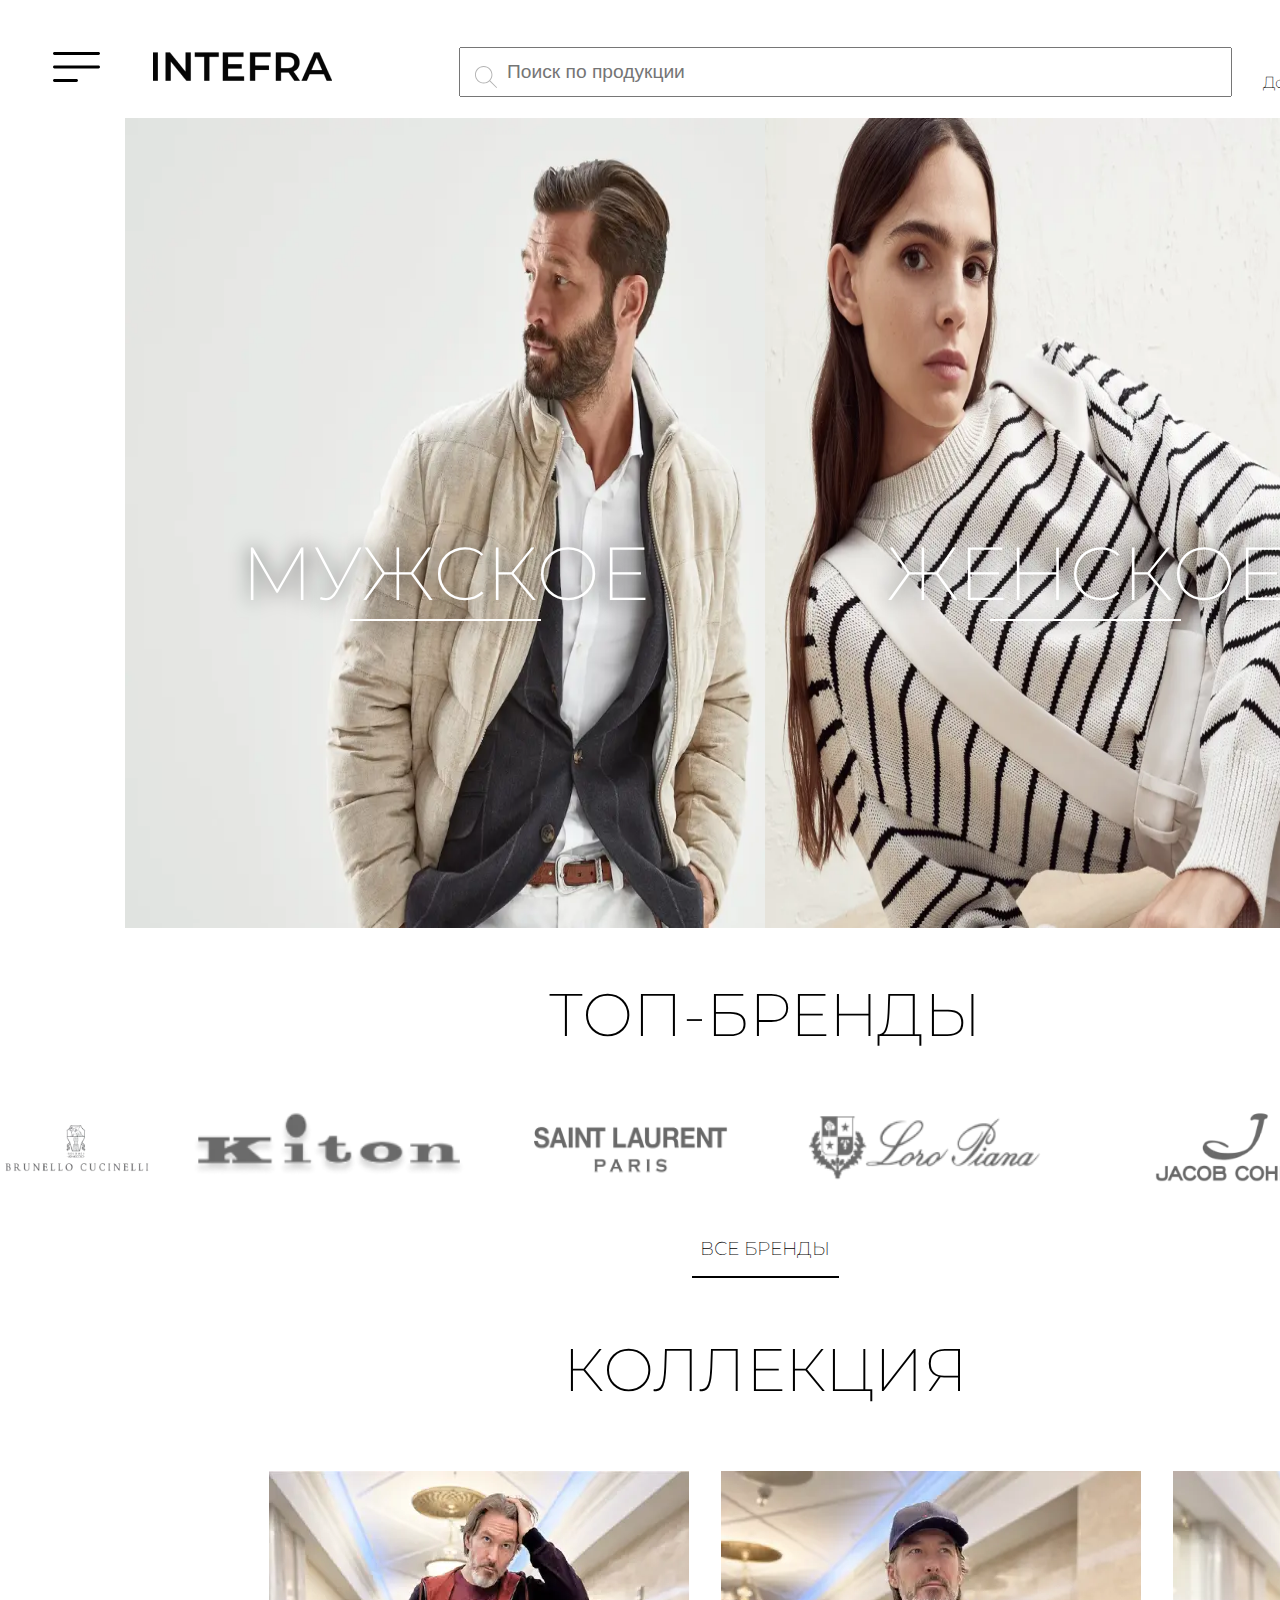
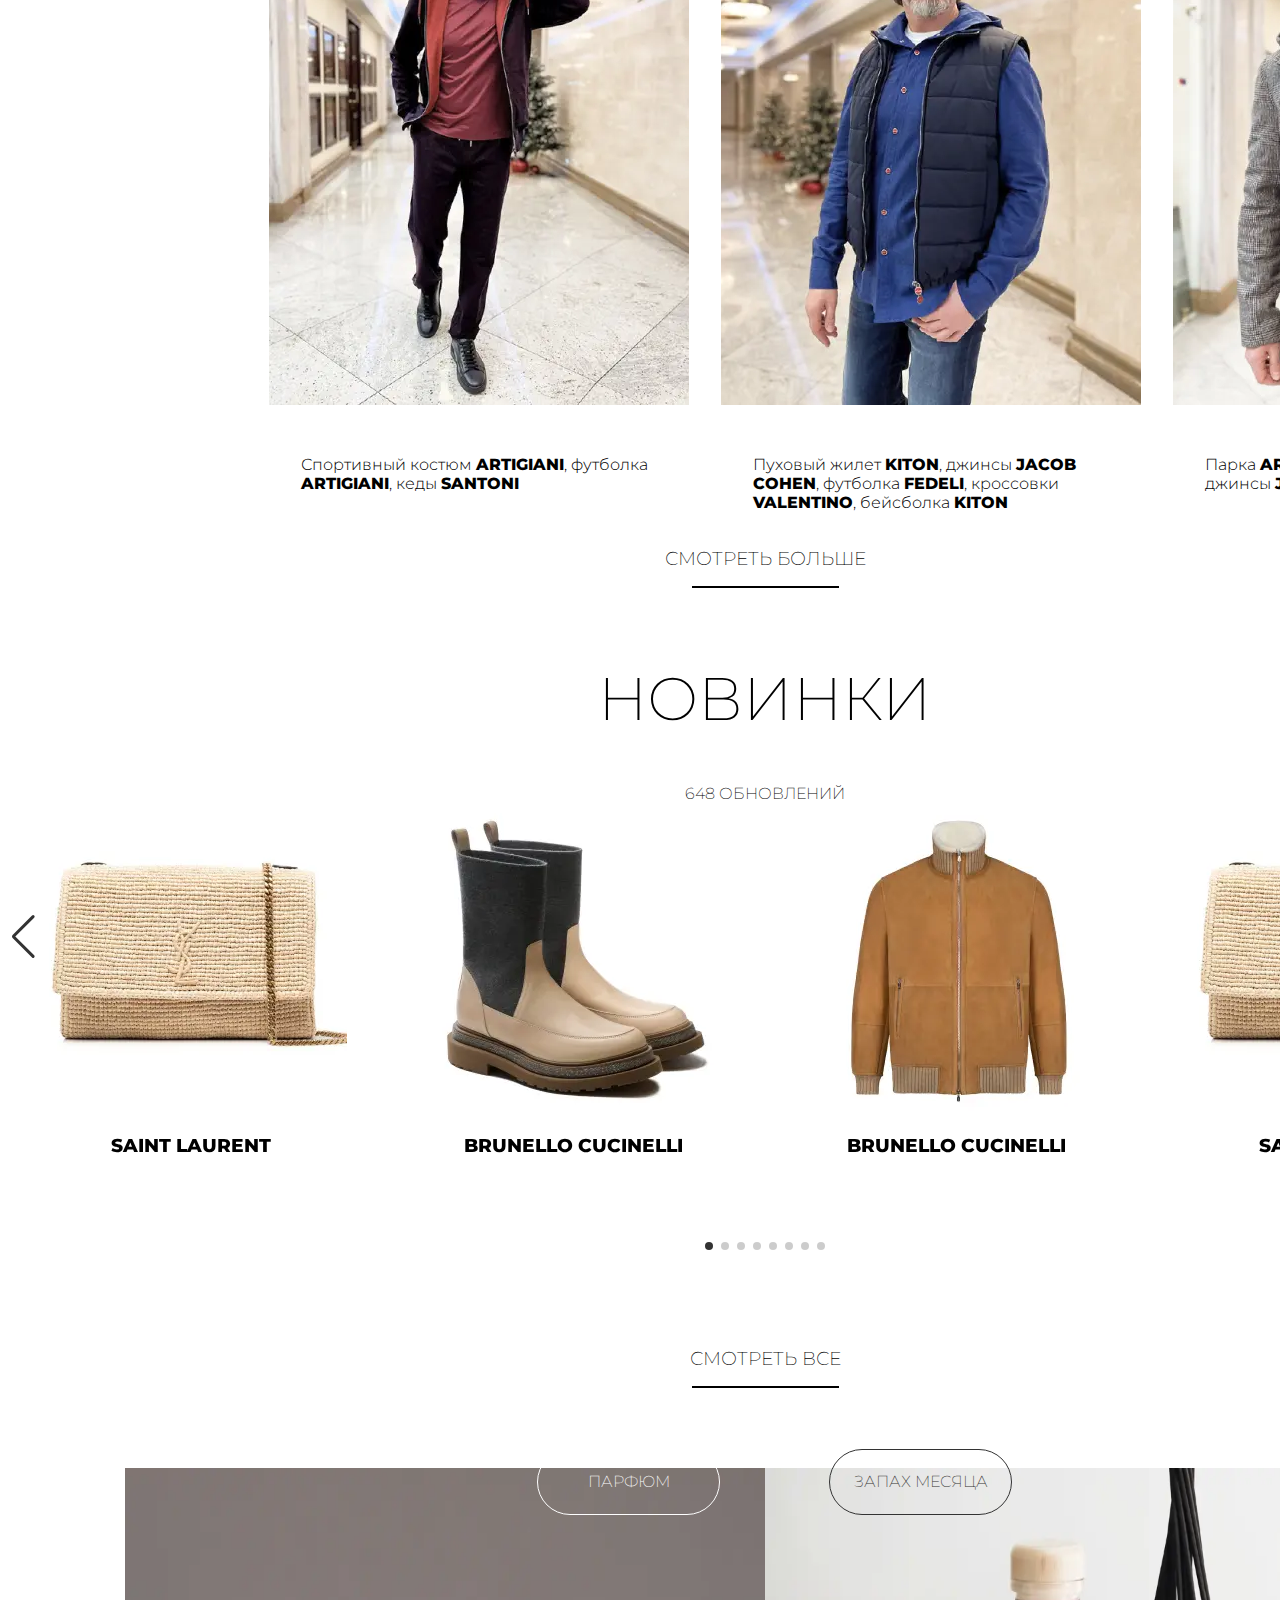
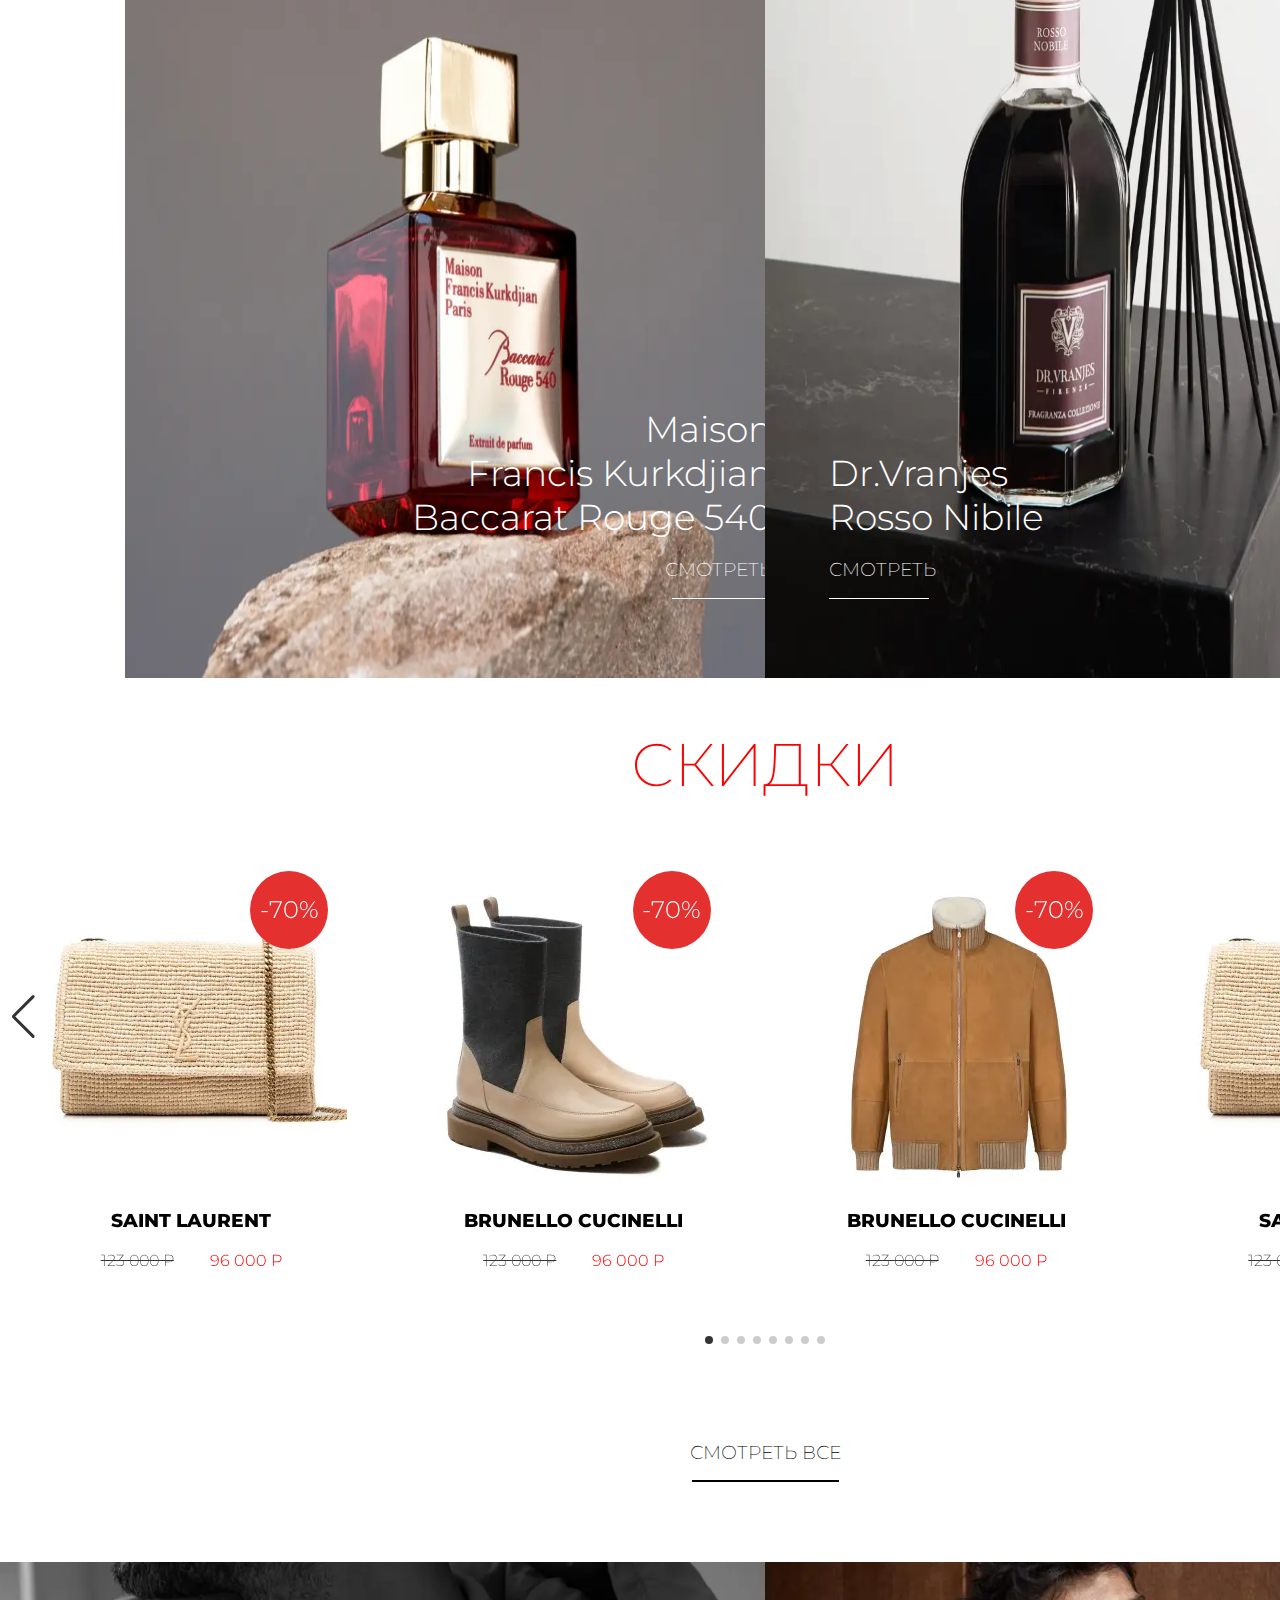
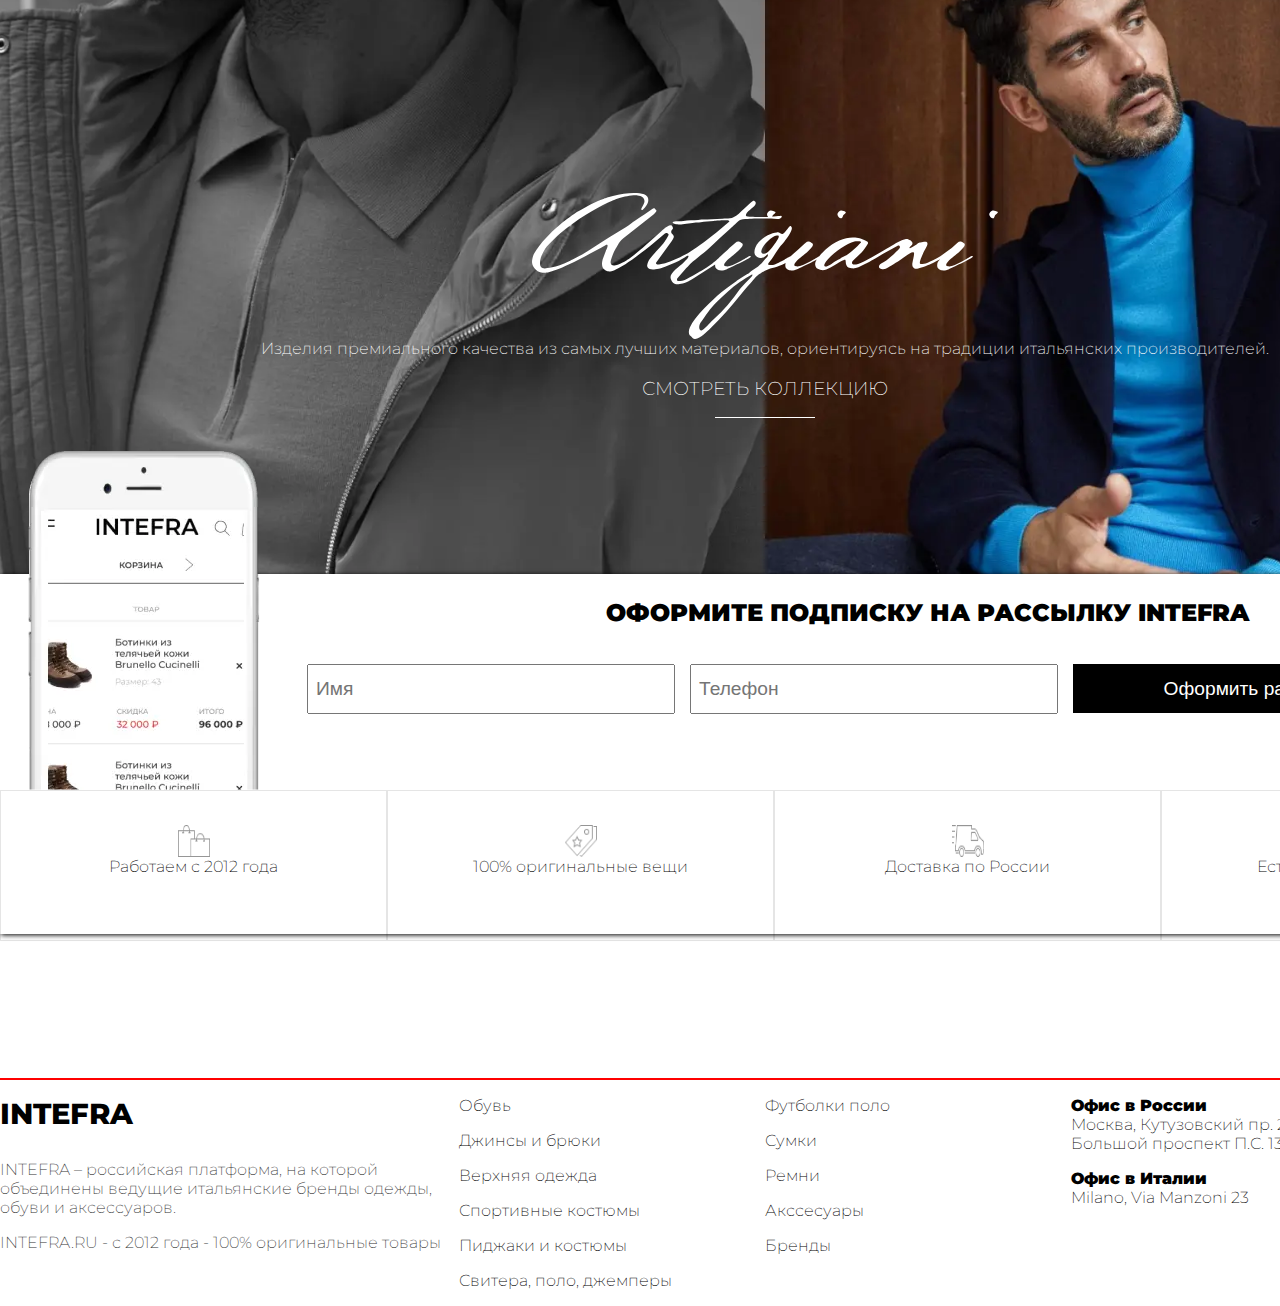
==== index.html @ ba072cfe "First commit" ====
<!DOCTYPE html>
<html lang="ru">

<head>
    <meta charset="UTF-8">
    <meta name="viewport" content="width=device-width, initial-scale=1.0">

    <!-- SEO & OpenGraph -->
    <title>Главная страница</title>
    <meta name="description" content="">
    <meta property="og:title" content="">
    <meta property="og:description" content="">
    <meta property="og:image" content="/img/og.jpg">
    <meta property="og:locale" content="ru_RU">
    <meta property="og:site_name" content="">



    <!-- Styles -->
    <link rel="stylesheet" href="/css/header.css">
    <link rel="stylesheet" href="/css/index.css">
    <link rel="stylesheet" href="/css/footer.css">
    <link rel="stylesheet" href="/css/swiper.min.css" />



</head>

<body>
    <div class="container">
        <!-- Header -->
        <header class="header">
            <div class="header__item"><img src="/img/menu.svg" alt="" class="header__icon"></div>
            <div class="header__item">
                <picture class="logo">
                    <source srcset="/img/webp/logo.webp" type="image/webp">
                    <img src="/img/logo.png" alt="">
                </picture>

            </div>
            <div class="header__item"><input type="text" class="search__input" placeholder="Поиск по продукции">
                <picture>
                    <img src="/img/search.svg" alt="" class="search_icon">
                </picture>
            </div>
            <div class="header__item">
                <picture class="logo">
                    <img src="/img/delivery-icon.svg" alt="" class="header__icon">
                </picture>
                
                <span class="icon__description">Доставка</span>
            </div>
            <div class="header__item">
                <picture>
                    <img src="/img/cart-icon.svg" alt="" class="header__icon">
                </picture>
                
                <span class="cart__counter">0</span><span class="icon__description">Корзина</span>
            </div>
        </header>
        <!-- End Header -->

        <!-- Main -->
        <div class="main">
            <div class="main__slider">
                <div class="slider">
                    <picture>
                        <source srcset="/img/webp/man.webp" type="image/webp">
                        <img src="/img/man.png" alt="">
                    </picture>
                    
                    <h2>Мужское <span class="underline"></span></h2>
                    
                    
                </div>
                <div class="slider">
                    <picture>
                        <source srcset="/img/webp/women.webp" type="image/webp">
                        <img src="/img/women.png" alt="">
                    </picture>
                    
                    <h2>Женское <span class="underline"></span></h2>
                    
                </div>
            </div>
            <div class="main__brands">
                <h2 class="article__name">ТОП-Бренды</h2>
                <div class="main__brands__items">
                    <picture>
                        <source srcset="/img/webp/brand1.webp" type="image/webp">
                        <img src="/img/brand1.png" alt="">
                    </picture>
                    
                    <picture>
                        <source srcset="/img/webp/brand2.webp" type="image/webp">
                        <img src="/img/brand2.png" alt="">
                    </picture>

                    <picture>
                        <source srcset="/img/webp/brand3.webp" type="image/webp">
                        <img src="/img/brand3.png" alt="">
                    </picture>

                    <picture>
                        <source srcset="/img/webp/brand4.webp" type="image/webp">
                        <img src="/img/brand4.png" alt="">
                    </picture>

                    <picture>
                        <source srcset="/img/webp/brand5.webp" type="image/webp">
                        <img src="/img/brand5.png" alt="">
                    </picture>

                    <picture>
                        <source srcset="/img/webp/brand6.webp" type="image/webp">
                        <img src="/img/brand6.png" alt="">
                    </picture>
                </div>
                <h3 class="article__subname">все бренды <br><span class="black_underline"></span></h3>

            </div>
            <div class="main__collection">
                <h2 class="article__name">коллекция</h2>
                <div class="collection">

                    <div class="collection__item">
                        <picture>
                            <source srcset="/img/webp/collection1.webp" type="image/webp">
                            <img src="/img/collection1.png" alt="">
                        </picture>
                        
                        <p>Спортивный костюм <span class="brand__link">Artigiani</span>,
                            футболка <span class="brand__link">Artigiani</span>,
                            кеды <span class="brand__link">Santoni</span></p>
                    </div>
                    <div class="collection__item">
                        <picture>
                            <source srcset="/img/webp/collection2.webp" type="image/webp">
                            <img src="/img/collection2.png" alt="">
                        </picture>
                        <p>Пуховый жилет <span class="brand__link">Kiton</span>,
                            джинсы <span class="brand__link">Jacob Cohen</span>,
                            футболка <span class="brand__link">Fedeli</span>,
                            кроссовки <span class="brand__link">Valentino</span>,
                            бейсболка <span class="brand__link">Kiton</span></p>
                    </div>
                    <div class="collection__item">
                        <picture>
                            <source srcset="/img/webp/collection3.webp" type="image/webp">
                            <img src="/img/collection3.png" alt="">
                        </picture>
                        <p>Парка <span class="brand__link">Artigiani</span>,
                            джемпер <span class="brand__link">Artigiani</span>,
                            джинсы <span class="brand__link">Jacob Cohen</span>,
                            челси <span class="brand__link">Santoni</span></p>
                    </div>
                </div>
                <h3 class="article__subname">смотреть больше <br><span class="black_underline"></span></h3>
            </div>
            <div class="main__new_items swiper1 swiper swiper-container">
                <h2 class="article__name">Новинки</h2>
                <h4 class="article__subname">648 обновлений</h4>
                <div class="new_items swiper-wrapper">
                    <div class="new_items__item swiper-slide">
                        <picture>
                            <source srcset="/img/webp/new1.webp" type="image/webp">
                            <img src="/img/new1.png" alt="">
                        </picture>
                        
                        <h3>Saint Laurent</h3>
                    </div>
                    <div class="new_items__item swiper-slide">
                        <picture>
                            <source srcset="/img/webp/new2.webp" type="image/webp">
                            <img src="/img/new2.png" alt="">
                        </picture>
                        <h3>BRUNELLO CUCINELLI</h3>
                    </div>
                    <div class="new_items__item swiper-slide">
                        <picture>
                            <source srcset="/img/webp/new3.webp" type="image/webp">
                            <img src="/img/new3.png" alt="">
                        </picture>
                        <h3>Brunello Cucinelli</h3>
                    </div>
                    <div class="new_items__item swiper-slide">
                        <picture>
                            <source srcset="/img/webp/new1.webp" type="image/webp">
                            <img src="/img/new1.png" alt="">
                        </picture>
                        <h3>Saint Laurent</h3>
                    </div>
                    <div class="new_items__item swiper-slide">
                        <picture>
                            <source srcset="/img/webp/new1.webp" type="image/webp">
                            <img src="/img/new1.png" alt="">
                        </picture>
                        
                        <h3>Saint Laurent</h3>
                    </div>
                    <div class="new_items__item swiper-slide">
                        <picture>
                            <source srcset="/img/webp/new2.webp" type="image/webp">
                            <img src="/img/new2.png" alt="">
                        </picture>
                        <h3>BRUNELLO CUCINELLI</h3>
                    </div>
                    <div class="new_items__item swiper-slide">
                        <picture>
                            <source srcset="/img/webp/new3.webp" type="image/webp">
                            <img src="/img/new3.png" alt="">
                        </picture>
                        <h3>Brunello Cucinelli</h3>
                    </div>
                    <div class="new_items__item swiper-slide">
                        <picture>
                            <source srcset="/img/webp/new1.webp" type="image/webp">
                            <img src="/img/new1.png" alt="">
                        </picture>
                        <h3>Saint Laurent</h3>
                    </div>
                    
                </div>
                

                <div class="swiper-pagination"></div>
                <div class="swiper-button-prev"></div>
                <div class="swiper-button-next"></div>

                


            </div>
            <h3 class="article__subname slider__subname">смотреть все <br><span class="black_underline"></span></h3>
            <div class="main__article">
                <div class="slider ">
                    <picture>
                        <source srcset="/img/webp/maison.webp" type="image/webp">
                        <img src="/img/maison.png" alt="">
                    </picture>
                    
                    <div class="slider__content left">
                        <span class="slider__content_h left">Парфюм</span>
                        <div class="slider__content__info">
                            <span class="slider__content__description">
                                Maison <br>
                                Francis Kurkdjian
                                Baccarat Rouge 540
                            </span>
                            <h3 class="article__subname">смотреть <br><span class="white_underline"></span></h3>
                        </div>
                        

                    </div>
                </div>
                <div class="slider">
                    <picture>
                        <source srcset="/img/webp/rosso.webp" type="image/webp">
                        <img src="/img/rosso.png" alt="">
                    </picture>
                    
                    <div class="slider__content right">
                        <span class="slider__content_h">Запах месяца</span>
                        <div class="slider__content__info">
                            <span class="slider__content__description">Dr.Vranjes
                                <br> Rosso Nibile
                            </span>
                            <h3 class="article__subname">смотреть <br><span class="white_underline"></span></h3>
                        </div>
                        
                    </div>
                </div>
            </div>

            <div class="main__new_items swiper2 swiper swiper-container">
                <h2 class="article__name red">Скидки</h2>
                <div class="new_items swiper-wrapper">
                    <div class="new_items__item swiper-slide">
                        <span class="item__sale">-70%</span><picture>
                            <source srcset="/img/webp/new1.webp" type="image/webp">
                            <img src="/img/new1.png" alt="">
                        </picture>
                        <h3>Saint Laurent</h3>
                        <div class="price">
                            <p class="old__price">123 000 P</p>
                            <p class="new__price">96 000 P</p>
                        </div>
                    </div>

                    <div class="new_items__item swiper-slide">
                        <span class="item__sale">-70%</span><picture>
                            <source srcset="/img/webp/new2.webp" type="image/webp">
                            <img src="/img/new2.png" alt="">
                        </picture>
                        <h3>BRUNELLO CUCINELLI</h3>
                        <div class="price">
                            <p class="old__price">123 000 P</p>
                            <p class="new__price">96 000 P</p>
                        </div>
                    </div>
                    <div class="new_items__item swiper-slide">
                        <span class="item__sale">-70%</span><picture>
                            <source srcset="/img/webp/new3.webp" type="image/webp">
                            <img src="/img/new3.png" alt="">
                        </picture>
                        <h3>Brunello Cucinelli</h3>
                        <div class="price">
                            <p class="old__price">123 000 P</p>
                            <p class="new__price">96 000 P</p>
                        </div>
                    </div>
                    <div class="new_items__item swiper-slide">
                        <span class="item__sale">-70%</span><picture>
                            <source srcset="/img/webp/new1.webp" type="image/webp">
                            <img src="/img/new1.png" alt="">
                        </picture>
                        <h3>Saint Laurent</h3>
                        <div class="price">
                            <p class="old__price">123 000 P</p>
                            <p class="new__price">96 000 P</p>
                        </div>
                    </div>
                    <div class="new_items__item swiper-slide">
                        <span class="item__sale">-70%</span><picture>
                            <source srcset="/img/webp/new1.webp" type="image/webp">
                            <img src="/img/new1.png" alt="">
                        </picture>
                        <h3>Saint Laurent</h3>
                        <div class="price">
                            <p class="old__price">123 000 P</p>
                            <p class="new__price">96 000 P</p>
                        </div>
                    </div>

                    <div class="new_items__item swiper-slide">
                        <span class="item__sale">-70%</span><picture>
                            <source srcset="/img/webp/new2.webp" type="image/webp">
                            <img src="/img/new2.png" alt="">
                        </picture>
                        <h3>BRUNELLO CUCINELLI</h3>
                        <div class="price">
                            <p class="old__price">123 000 P</p>
                            <p class="new__price">96 000 P</p>
                        </div>
                    </div>
                    <div class="new_items__item swiper-slide">
                        <span class="item__sale">-70%</span><picture>
                            <source srcset="/img/webp/new3.webp" type="image/webp">
                            <img src="/img/new3.png" alt="">
                        </picture>
                        <h3>Brunello Cucinelli</h3>
                        <div class="price">
                            <p class="old__price">123 000 P</p>
                            <p class="new__price">96 000 P</p>
                        </div>
                    </div>
                    <div class="new_items__item swiper-slide">
                        <span class="item__sale">-70%</span><picture>
                            <source srcset="/img/webp/new1.webp" type="image/webp">
                            <img src="/img/new1.png" alt="">
                        </picture>
                        <h3>Saint Laurent</h3>
                        <div class="price">
                            <p class="old__price">123 000 P</p>
                            <p class="new__price">96 000 P</p>
                        </div>
                    </div>
                </div>
                <div class="swiper-pagination2 swiper-pagination"></div>

                <!-- If we need navigation buttons -->
                <div class="swiper-button-prev2 swiper-button-prev"></div>
                <div class="swiper-button-next2 swiper-button-next"></div>

            </div>
            <h3 class="article__subname slider__subname">смотреть все <br><span class="black_underline"></span></h3>

            <div class="main__article">
                <div class="overlay">
                    <picture>
                        <source srcset="/img/webp/artigiani.webp" type="image/webp">
                        <img src="/img/artigiani.png" alt="">
                    </picture>

                </div>

                <div class="article_description">
                    <img src="/img/artigiani.svg" alt="">
                    <span>
                        Изделия премиального качества из самых лучших материалов, ориентируясь на традиции итальянских производителей.
                    </span>
                    <h3 class="article__subname">смотреть КОЛЛЕКЦИЮ <br><span class="white_underline"></span></h3>
                </div>
                <div class="order">
                    <div class="order__container">
                        <picture class="phone__picture">
                            <source srcset="/img/webp/phone.webp" type="image/webp">
                            <img src="/img/phone.png" alt="">
                        </picture>
                        
                        <form action="#" class="order__form">
                            <h3 class="article__name form__name">Оформите подписку на рассылку intefra</h3>
                            <div class="input__items">
                                <input type="text" class="form__input" placeholder="Имя">
                                <input type="text" class="form__input" placeholder="Телефон">
                                <input type="button" name="submit__form" href="#" class="form__input form__button" value="Оформить рассылку">
                            </div>
                            
                        </form>
                        <div class="order__info">
                            <div class="order__info__item">
                                <picture>
                                    <source srcset="/img/webp/package.webp" type="image/webp">
                                    <img src="/img/package.png" alt="">
                                </picture>

                                <span>Работаем с 2012 года</span>
    
                            </div>
                            <div class="order__info__item">

                                <picture >
                                    <source srcset="/img/webp/original.webp" type="image/webp">
                                    <img src="/img/original.png" alt="">
                                </picture>
                                <span>100% оригинальные вещи</span>
                            </div>
                            <div class="order__info__item">

                                <picture >
                                    <source srcset="/img/webp/delivery.webp" type="image/webp">
                                    <img src="/img/delivery.png" alt="">
                                </picture>
                                <span>Доставка по России</span>
                            </div>
                            <div class="order__info__item">
                                <picture >
                                    <source srcset="/img/webp/sold.webp" type="image/webp">
                                    <img src="/img/sold.png" alt="">
                                </picture>
                                <span>Есть услуга "Примерки"</span>
                            </div>
    
    
    
                        </div>
                    </div>

                </div>
                

            </div>
        </div>
        <!-- End Main -->

        <!-- Footer -->
        <footer class="footer">
            <div class="footer__col">
                <h3 class="footer__logo">INTEFRA</h3>
                <p class="grey_text">
                    INTEFRA – российская платформа, на которой объединены ведущие
                    итальянские бренды одежды, обуви и аксессуаров.
                </p>
                <p class="grey_text">
                    INTEFRA.RU - с 2012 года - 100% оригинальные товары
                </p>
            </div>
            <div class="footer__col">
                <nav class="categories">
                    <li class="categories__item">Обувь</li>
                    <li class="categories__item">Футболки поло</li>
                    <li class="categories__item">Джинсы и брюки</li>
                    <li class="categories__item">Сумки</li>
                    <li class="categories__item">Верхняя одежда</li>
                    <li class="categories__item">Ремни</li>
                    <li class="categories__item">Спортивные костюмы</li>
                    <li class="categories__item">Акссесуары</li>
                    <li class="categories__item">Пиджаки и костюмы</li>
                    <li class="categories__item">Бренды</li>
                    <li class="categories__item">Свитера, поло, джемперы</li>
                </nav>
            </div>
            <div class="footer__col">
                <div class="adress_block">
                    <p class="adress">
                        <span>Офис в России</span> <br> Москва,
                        Кутузовский пр. 2 Санкт-Петербург, Большой проспект П.С. 13
                    </p>
                    <img src="/img/map-icon.svg" alt="" class="map__icon">
                </div>

                <div class="adress_block">
                    <p class="adress">
                        <span>Офис в Италии</span><br> Milano, Via Manzoni 23
                    </p>
                    <img src="/img/map-icon.svg" alt="" class="map__icon">
                </div>
            </div>
        </footer>


        <!-- End Footer -->
    </div>


    <!-- Scripts -->
    <script src="/js/swiper.js"></script>
    <script src="/js/app.js"></script>

</body>

</html>
---- css/header.css ----
header{
    display: grid;
    grid-template-columns: 10% 20% auto 10% 10%;
    grid-template-rows: 102px;
    width: 1530px;
    margin: auto;
    margin-top: 1rem;
}
.header__item{
    display: block;
    margin-top: auto;
    margin-bottom: auto;
}
.header__item *{
    height: auto;
    display: block;
}
.search__input{
    width: 100%;
    font-size: 1.2rem;
    font-weight: lighter;
    height: 44px;
    text-indent: 44px;
    margin-top: 0px;
}
.search_icon{
    width: 22px;
    height: 22px;
    position: relative;
    margin-top: -31px;
    margin-left: 16px;
}
.header__icon{
    width: auto;
    height: 30px;
    margin: auto;
}
.icon__description{
    margin: auto;
    text-align: center;
    font-weight: 100;
}
.logo{
    height: 30px;
    width: auto;
    margin: auto;

}
.cart__counter{
    position: relative;
    margin-top: -14px;
    margin-left: 80px;
    background-color: red;
    width: 17px;
    height: 17px;
    font-size: 14px;
    color: white;
    border-radius: 50%;
    text-align: center;
    font-weight: 150;
}
---- css/index.css ----
@font-face {
    font-family: 'Montserrat';
    src: url('../fonts/Montserrat/Montserrat-Black.ttf');
    font-weight: 200;
    font-style: normal;

}
@font-face {
    font-family: 'Montserrat';
    src: url('../fonts/Montserrat/Montserrat-ExtraLight.ttf');
    font-weight: 100;
    font-style: normal;

}
@font-face {
    font-family: 'Montserrat';
    src: url('../fonts/Montserrat/Montserrat-ExtraBold.ttf');
    font-weight: 300;
    font-style: normal;

}

@font-face {
    font-family: 'Montserrat';
    src: url('../fonts/Montserrat/Montserrat-Bold.ttf');
    font-weight: 250;
    font-style: normal;

}

@font-face {
    font-family: 'Montserrat';
    src: url('../fonts/Montserrat/Montserrat-Light.ttf');
    font-weight: 150;
    font-style: normal;

}



body, html{
    margin: 0;
    padding: 0;
    width: 100vw;
    font-family: "Montserrat", "Arial", sans-serif;
    font-weight: 150;
}


.main__slider, .main__article{
    display: grid;
    grid-template-columns: 50% 50%;
    grid-template-rows: 90vh;
    position: relative;
}


.container{
    width:1530px;
    margin: auto;
}
.slider{
    position: absolute;
    width: 50vw;
    height: 100%;

}
.slider:first-child{
    right: 50%;

}
.slider:last-child{
    left: 50%
}

.slider picture img{
    width: 100%;
    height: 90vh;
}


.slider h2{
    color: white;
    font-size: 75px;
    font-family: "Montserrat", "Arial", sans-serif;
    display: block;
    margin-top: -45vh;
    text-transform: uppercase;
    font-weight: 100;
    letter-spacing: 0em;
    text-align: center;
    text-shadow: 1px 1px 20px black;
    
}


.underline{
    display: block;
    border-bottom-style: solid;
    border-color: white;
    border-bottom-width: 2px;
    width: 191px;
    position: relative;
    margin: auto;
    box-shadow: 1px 1px 20px black;
}

.black_underline, .white_underline{
    padding-top: 14px;
    display: inline-block;
    border-bottom-style: solid;
    border-color: black;
    border-bottom-width: 2px;
    width: 147px;
    position: relative;
    margin: auto;

}
.white_underline{
    border-color: white;
    border-bottom-width: 1px;
    width: 100px;
}

.slider hr{
    color: white;
    z-index: 1;
}

.main__brands{

    margin: auto;
}


.main__brands__items{
    display: grid;
    grid-template-columns: repeat(6, auto);
    
    margin: auto;
}

.main__brands__items picture img{
    width: 80%;
    height: 80%;
    border-right: 1px solid gray;
    margin: auto;
}
.main__brands__items picture img:last-child{
    border-right: none;
}

.article__name{
    text-align: center;
    text-transform: uppercase;
    font-weight: lighter;
    font-size: 60px;
}
.article__subname{
    text-align: center;
    text-transform: uppercase;
    font-weight: 100;

}

.collection{
    display: grid;
    grid-template-columns: repeat(3, auto);
    width: 80vw;
    margin: auto;
}
.collection__item{
    padding: 1rem;
}
.collection__item picture img{
    
    margin: auto;
    display: block;
    
}
.collection__item p{
    
    margin: auto;
    padding: 0 2rem;
    display: block;
    margin-top: 50px;
    
}
.new_items{
    display: grid;
    grid-template-columns: repeat(4, auto);
    width: 80vw;
    margin: auto;
    margin-bottom: 86px;
    margin-top: 70px;
}
.new_items__item{
    display: flex;
    flex-direction: column;
    justify-content: center;
    
}
.new_items__item picture{
    margin-top: -70px;
    display: flex;
    flex-direction: column;
    justify-content: center;
    

}
.new_items__item picture img{
    
    margin: auto;
    height: 312px;
    
}
.new_items__item h3{
    text-transform: uppercase;
    text-align: center;
}

.button__container{
    margin: auto;
    width: 100%;
}
.link__button{
    text-align: center;
    text-transform: uppercase;
    margin: auto;
    
}

.price{
    width:100%;
    text-align: center;
    
}
.old__price{
    text-decoration: line-through;
    display: inline;
    margin-right: 2rem;
    color: #333333;
    font-weight: 100;
}

.new__price{
    color: red;
    display: inline;
}


.overlay{

    display: block;
    grid-column: span 2;
    position: absolute;
    margin: 0;
    padding: 0;
    width: 104%;
    left: -2%;


}

.overlay picture img{
    width: 100%;
}
.order{
    display: block;
    position: absolute;
    margin: auto;

    margin-top: 40%;
    
   
}

.order__container{
    display: grid;
    grid-template-columns: 20% auto;
    grid-column: span 2;
    width: 100%;
    background-color: white;
    margin: auto;
    
    height: 40vh;
    box-shadow: 1px 1px 5px;
    


}
.order__form{
    height: 5rem;

}
.input__items{
    display: flex;
    flex-direction: row;
    justify-content: end;
    margin-right: 100px;
    margin-top: 37px;
    
}

.phone__picture img{
    display: block;
    margin-top: -40%;

}
.form__input{
    font-size: 1.3rem;


    font-size: 1.2rem;
    font-weight: lighter;
    height: 44px;
    text-indent: 5px;
    margin-top: 0px;
    margin-right: 15px;
    width: 360px;
}

/* .form__button, .form__button:link, .form__button:visited, .form__button:hover{
    display: inline-block;
    background-color: black;
    color: white;
    text-decoration: none;
    height: 3rem;
    padding: 0%;
    text-align: justify;
} */
.form__button{
    display: inline-block;
    background-color: black;
    color: white;
    text-decoration: none;
    height: 49px;
    border-style: none;
}

.form__name{
    font-size: 24px;
    font-weight: 200;
}
.order__info{
    grid-column: span 2;
    display: flex;
    width: 100%;
    flex-direction: row;
    justify-content: center;
    
    margin: auto;
    margin-bottom: 0;
    height: 151px;
}

.order__info__item{
    border-style: solid;
    border-width: 1px;
    border-color: rgba(0,0,0,0.1);
    width: 25%;
}
.order__info__item picture img{
    width: 2rem;
    height: 2rem;
    display: block;
    margin: auto;
    margin-top: 34px;
}
.order__info__item span{
    display: block;
    margin: auto; 
    text-align: center;
    margin-bottom: 0; 
    font-weight: 100;
}


.brand__link{
    text-transform: uppercase;
    font-weight: bolder;

}

.slider__content{
    position: relative;
    width: 391px;
    height: 100%;
    color: white;
    margin-top: -833px;
    margin-right: 0px;
}

.slider__content__info{
    display: flex;
    flex-direction: column;
    justify-content: end;
    height: 215px;
}


.slider__content__description{
    font-size: 36px;
    font-weight: 150;
    display: block;
    margin-bottom: 0;
    
}

.left .slider__content__description, .left .article__subname{
    text-align: end;
}
.right .slider__content__description, .right .article__subname{
    text-align: start;
}



.slider__content_h{
    display: block;
    font-size: 16px;
    width: 181px;
    height: 64px;
    border-style: solid;
    border-radius: 72px;
    border-color: white;
    border-width: 1px;
    text-align: center;
    text-transform: uppercase;
    margin-bottom: 493px;
    font-weight: 100;
    line-height: 64px;

}
.left{
    margin-left: 40%;
}
.right{
    margin-left: 10%;
    
    
}
.right .slider__content_h{
    border-color: #333333;
    color: #333333;
}

.main__new_items{
    width: 100%;
}

.swiper1, .swiper2, .main__new_items{
    width: 100%;
    margin: auto;
    position: relative;
}


.slider__subname{
    margin-top: 85px;
    margin-bottom: 75px;
}


.red{
    color: red;
}

.item__sale{
    position: relative;
    margin-left: 250px;
    background-color: #E53030;
    width: 78px;
    height: 78px;
    font-size: 24px;
    line-height: 78px;
    color: white;
    border-radius: 50%;
    text-align: center;
    display: inline-block;
}


.article_description{
    position: relative;
    grid-column: span 2;
    color: white;
    display: flex;
    flex-direction: column;
    justify-content: start;
    align-items: center;
    font-weight: 100;

}

.article_description img{
    width: 466px;
    padding-top: 231px;

}
---- css/footer.css ----
.footer{
    border-top-style: solid;
    border-top-color: red;
    border-top-width: 2px;
    margin-top: 20%;
    display: grid;
    grid-template-columns: 30% auto 30%;
    grid-template-rows: 5vh;
    padding-top: 1rem; 
    padding-bottom: 1rem;
    font-weight: 100;
}
.categories{
    display: grid;
    grid-template-columns: 50% 50%;
    list-style-type: none;
}

.map__icon{
    width: 1rem;
    display: inline-block;

}
.adress_block{
    display: grid;
    grid-template-columns: 90% 10%;
    margin-bottom: 1rem;
}

.adress{
    display: inline;
    margin: 0;
}

.adress span{
    font-weight: 200;
}

.categories__item{
    margin-bottom: 1rem;
}

.footer__logo{
    font-size: 29px;
    margin-top: 0;
}

.grey_text{
    color: #333333;
}
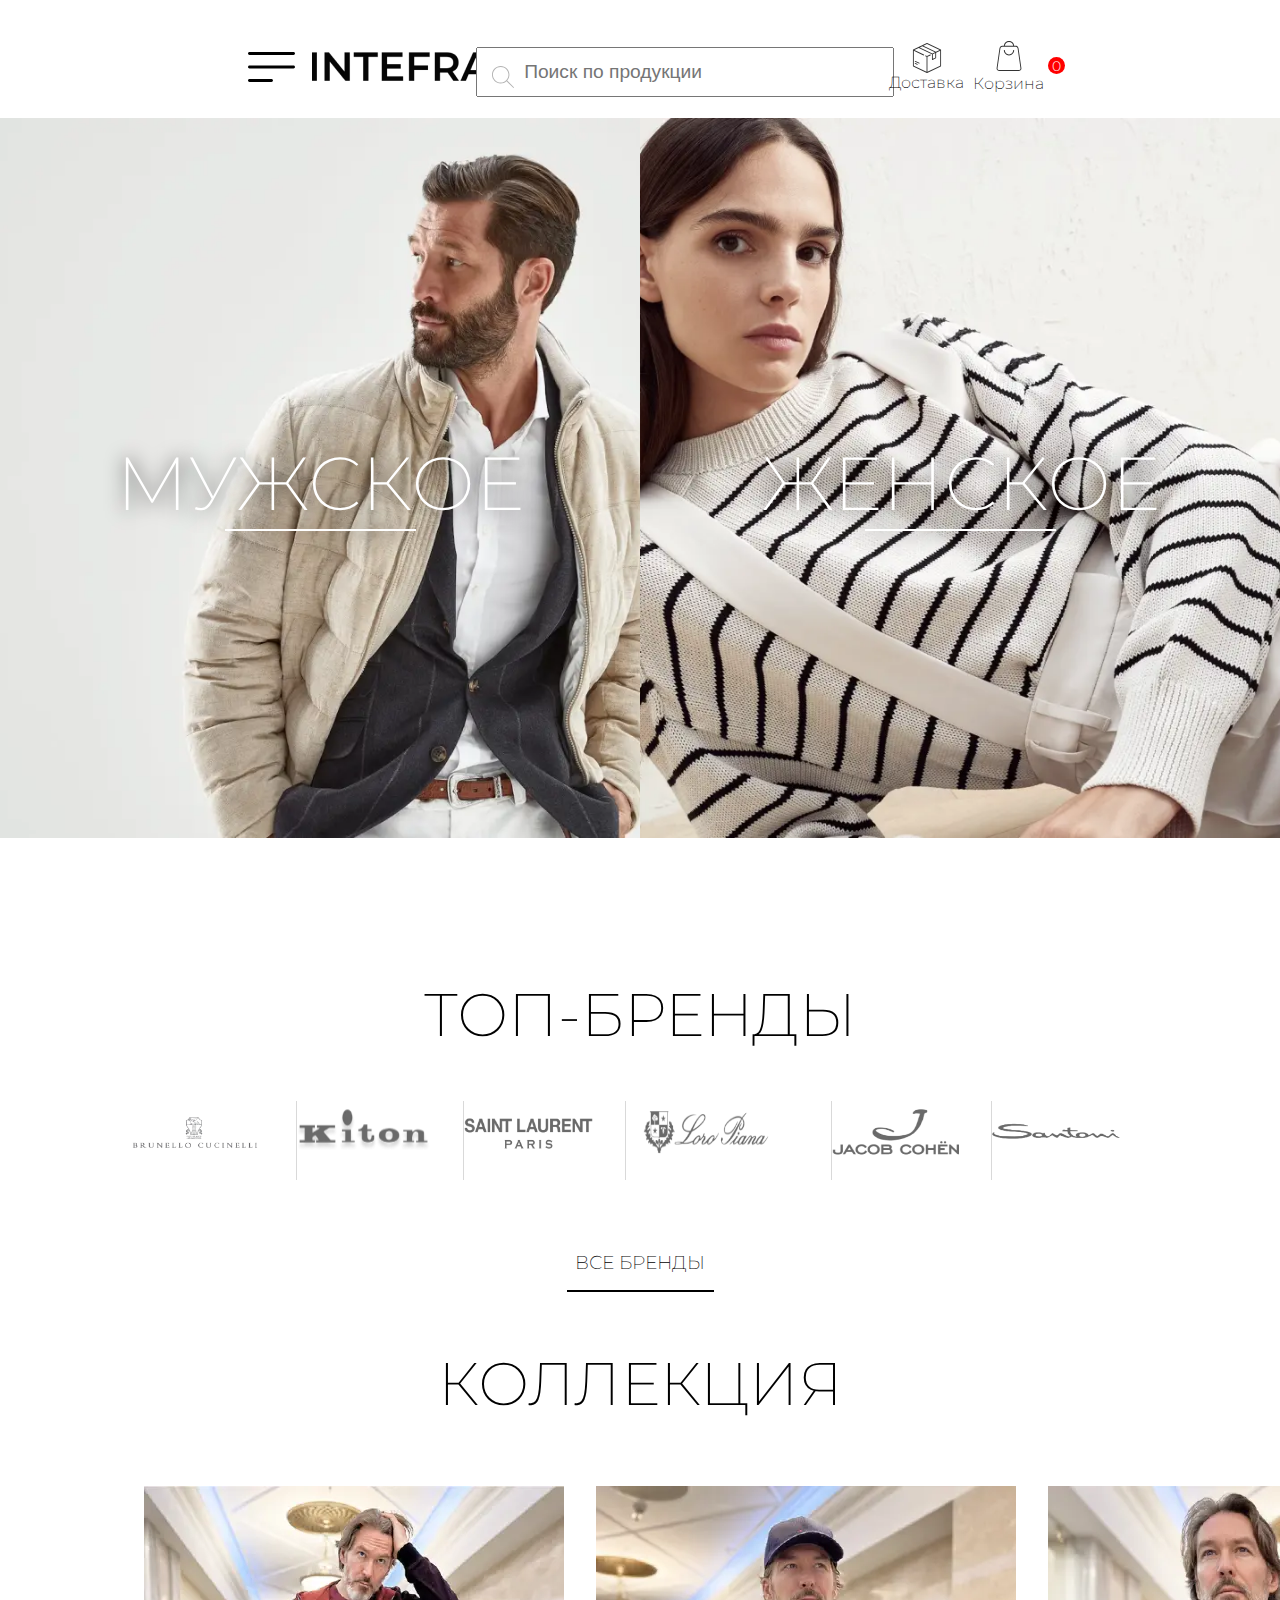
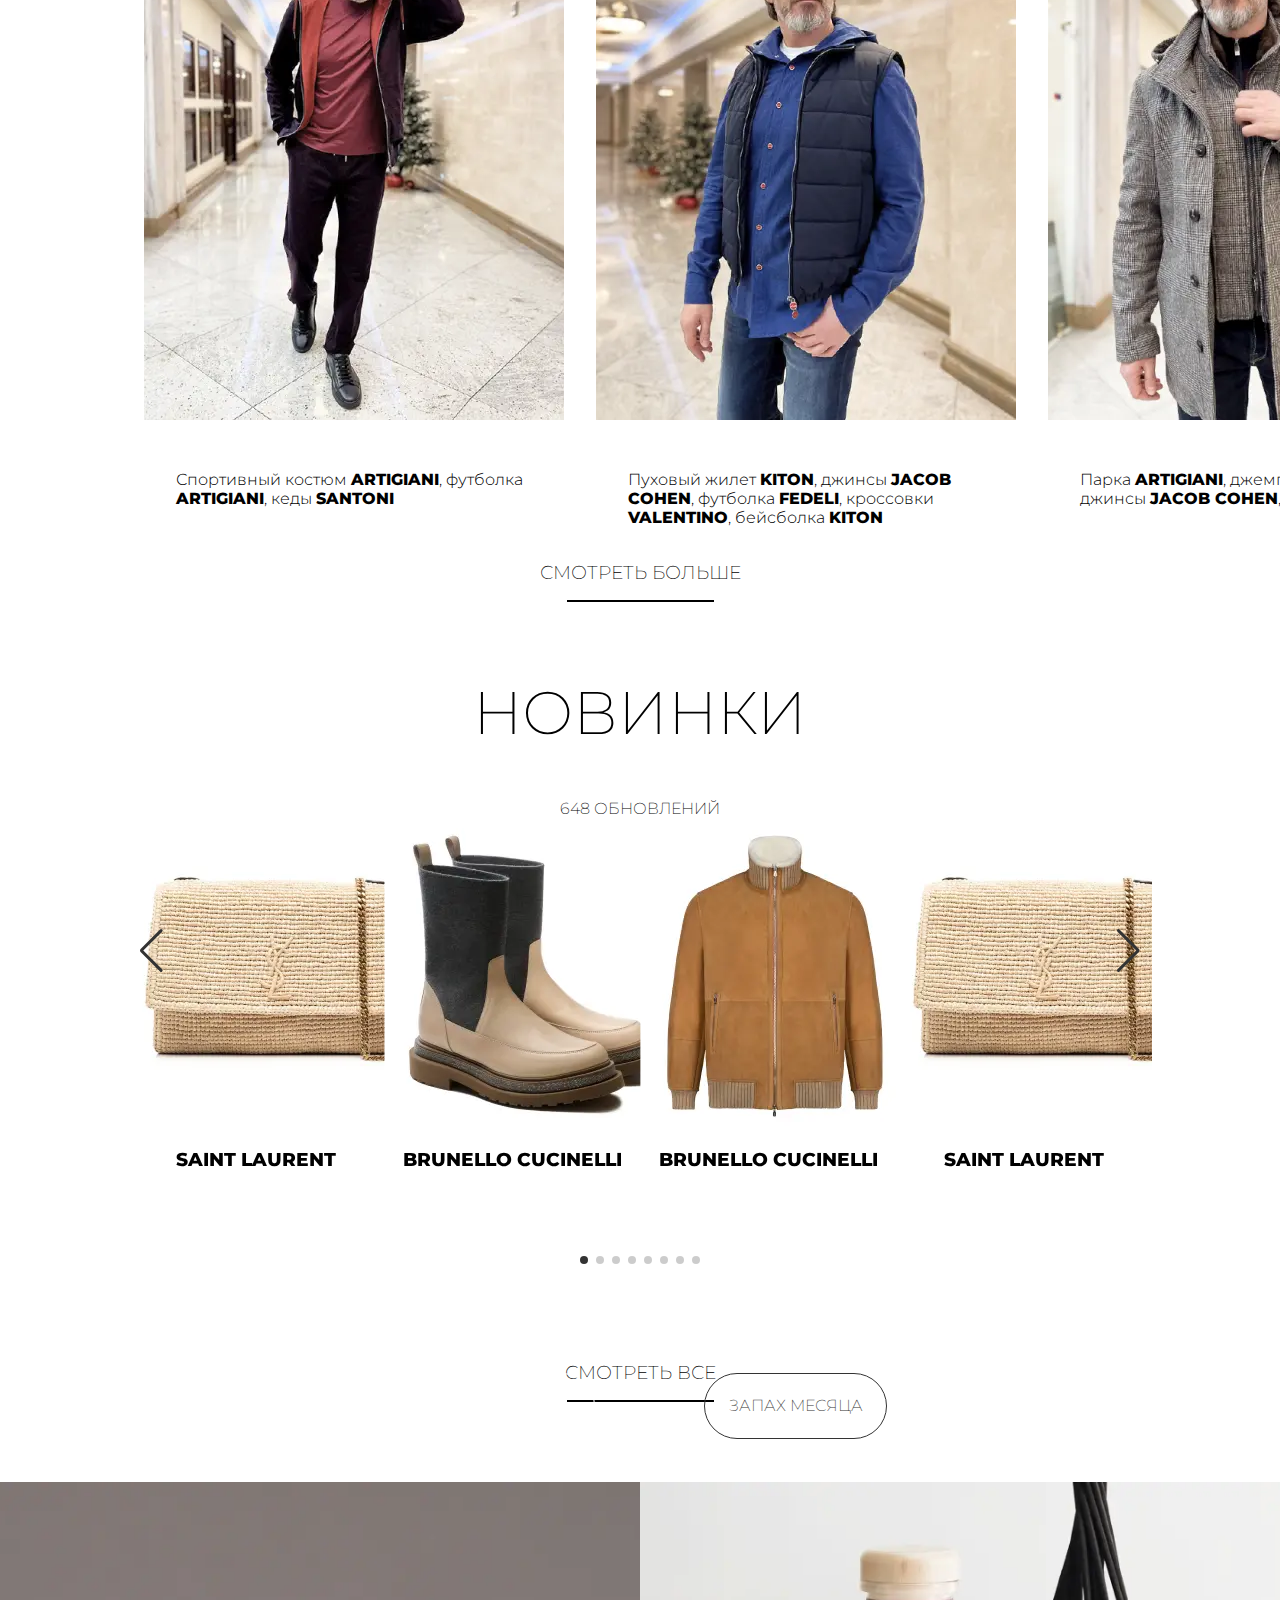
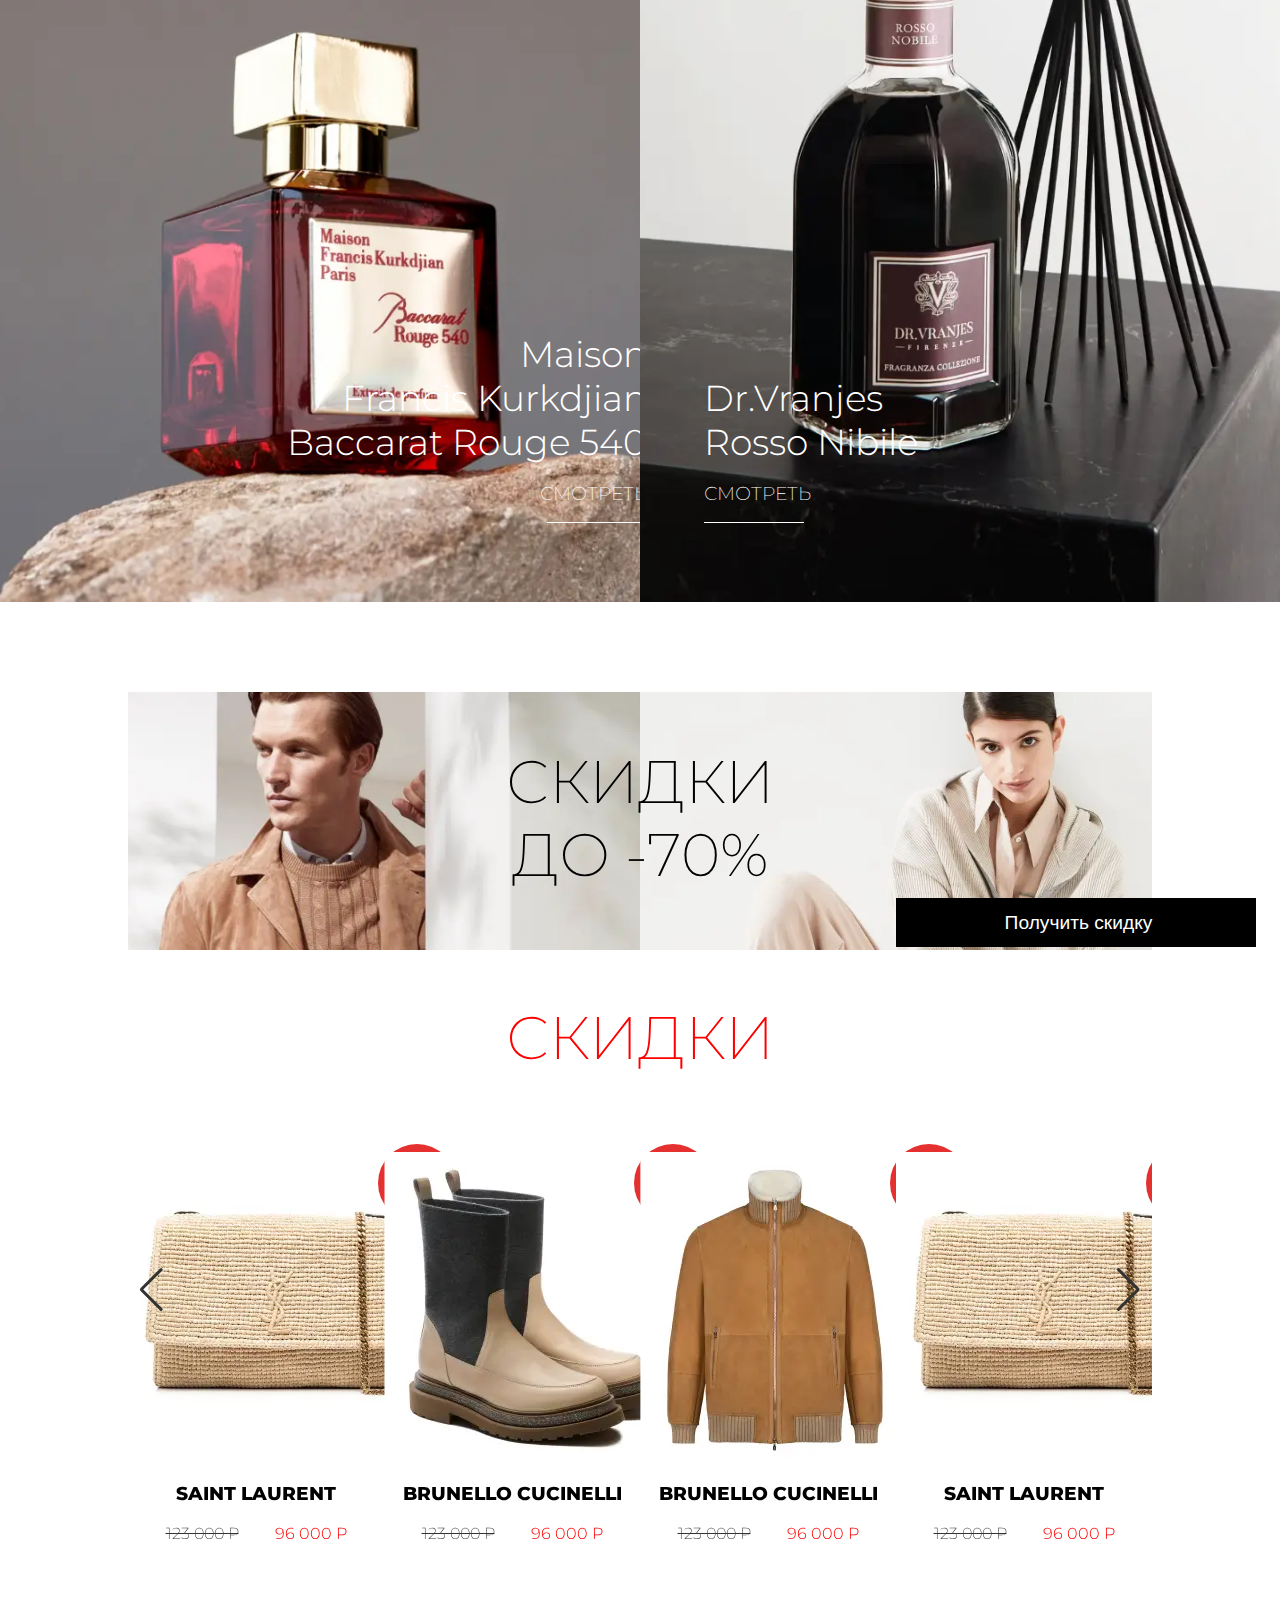
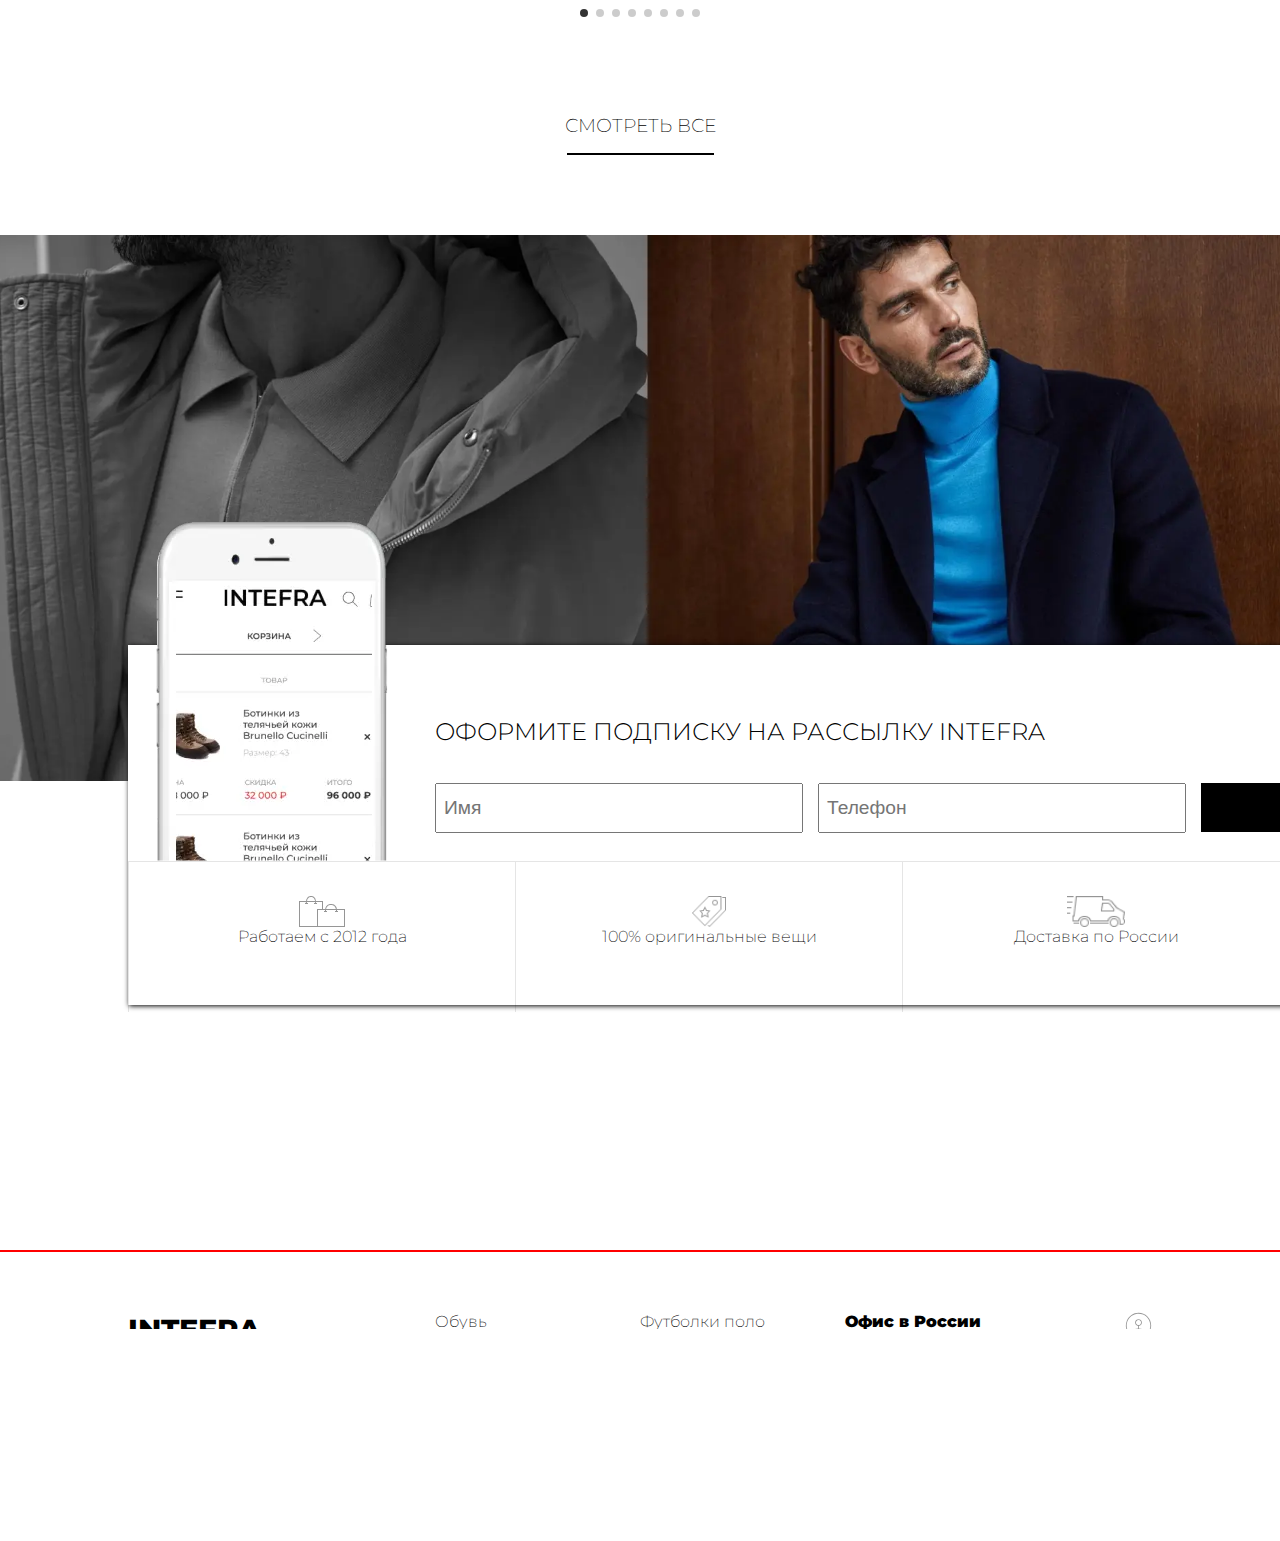
==== commit 310f9600: "Fixes commit" ====
--- a/index.html
+++ b/index.html
@@ -271,7 +271,18 @@
                     </div>
                 </div>
             </div>
-
+            <div class="sale__banner">
+                <picture>
+                    <source srcset="/img/webp/sale_man.webp" type="image/webp">
+                    <img src="/img/sale_man.png" alt="">
+                </picture>
+                <picture>
+                    <source srcset="/img/webp/sale_woman.webp" type="image/webp">
+                    <img src="/img/sale_woman.png" alt="">
+                </picture>
+                <h3 class="article__name">скидки <br>до -70%</h3>
+                <input type="button" name="get_sale" href="#" class="form__input form__button" value="Получить скидку">
+            </div>
             <div class="main__new_items swiper2 swiper swiper-container">
                 <h2 class="article__name red">Скидки</h2>
                 <div class="new_items swiper-wrapper">
@@ -450,11 +461,15 @@
                 
 
             </div>
+            <span class="red_line"></span>
         </div>
         <!-- End Main -->
 
         <!-- Footer -->
+        
         <footer class="footer">
+            
+          
             <div class="footer__col">
                 <h3 class="footer__logo">INTEFRA</h3>
                 <p class="grey_text">
@@ -495,6 +510,11 @@
                     </p>
                     <img src="/img/map-icon.svg" alt="" class="map__icon">
                 </div>
+                <div class=" social_block">
+                    
+                    <img src="/img/instagram.svg" alt="" class="social__icon">
+                    <img src="/img/telegram.svg" alt="" class="social__icon">
+                </div>
             </div>
         </footer>
 
--- a/css/header.css
+++ b/css/header.css
@@ -2,7 +2,7 @@
     display: grid;
     grid-template-columns: 10% 20% auto 10% 10%;
     grid-template-rows: 102px;
-    width: 1530px;
+    width: 80%;
     margin: auto;
     margin-top: 1rem;
 }
--- a/css/index.css
+++ b/css/index.css
@@ -45,6 +45,8 @@
     width: 100vw;
     font-family: "Montserrat", "Arial", sans-serif;
     font-weight: 150;
+    overflow-x:hidden;
+    
 }
 
 
@@ -57,26 +59,37 @@
 
 
 .container{
-    width:1530px;
+    width:80%;
     margin: auto;
 }
 .slider{
     position: absolute;
     width: 50vw;
-    height: 100%;
-
+    height: 80vh;
+    
 }
 .slider:first-child{
     right: 50%;
+    
 
 }
 .slider:last-child{
     left: 50%
 }
 
+.slider picture{
+    overflow: hidden;
+    height: 80vh;
+    width: 100%;
+    
+ 
+}
 .slider picture img{
-    width: 100%;
-    height: 90vh;
+    
+    width: 100%;
+  height: 100%;
+  object-fit: cover;
+    
 }
 
 
@@ -135,16 +148,22 @@
 
 
 .main__brands__items{
-    display: grid;
-    grid-template-columns: repeat(6, auto);
-    
-    margin: auto;
+    display: flex;
+    justify-content: space-between;    
+    margin: auto;
+    margin-bottom: 71px;
+}
+
+.main__brands__items picture:not(:last-child){
+    border-right-color: #D9D9D9;
+    border-right-style: solid;
+    border-width: 1px;
 }
 
 .main__brands__items picture img{
     width: 80%;
     height: 80%;
-    border-right: 1px solid gray;
+    
     margin: auto;
 }
 .main__brands__items picture img:last-child{
@@ -254,11 +273,9 @@
 
     display: block;
     grid-column: span 2;
-    position: absolute;
-    margin: 0;
-    padding: 0;
-    width: 104%;
-    left: -2%;
+    width: 102vw;
+    margin-left: -13%;
+
 
 
 }
@@ -283,12 +300,9 @@
     width: 100%;
     background-color: white;
     margin: auto;
-    
     height: 40vh;
     box-shadow: 1px 1px 5px;
     
-
-
 }
 .order__form{
     height: 5rem;
@@ -341,32 +355,40 @@
 
 .form__name{
     font-size: 24px;
-    font-weight: 200;
+    font-weight: 150;
+    text-align: left;
+    position: relative;
+    display: block;
+    margin-top: 72px;
 }
 .order__info{
     grid-column: span 2;
     display: flex;
-    width: 100%;
     flex-direction: row;
-    justify-content: center;
-    
+    justify-content: space-between;
+    width: 100%;
     margin: auto;
     margin-bottom: 0;
     height: 151px;
 }
 
 .order__info__item{
-    border-style: solid;
+    border-top-style: solid;
+    border-left-style: solid;
     border-width: 1px;
     border-color: rgba(0,0,0,0.1);
     width: 25%;
+    
 }
 .order__info__item picture img{
-    width: 2rem;
-    height: 2rem;
+    height: 31px;
+    
     display: block;
     margin: auto;
     margin-top: 34px;
+}
+.order__info__item picture{
+    overflow: hidden;
 }
 .order__info__item span{
     display: block;
@@ -491,6 +513,7 @@
     justify-content: start;
     align-items: center;
     font-weight: 100;
+    margin-top: -50%;
 
 }
 
@@ -498,4 +521,43 @@
     width: 466px;
     padding-top: 231px;
 
+}
+.red_line{
+    margin-top: 20%;
+    display: block;
+    border-top-style: solid;
+    border-top-color: red;
+    border-top-width: 2px;
+    grid-column: span 2;
+    position: relative;
+    margin-left: -300px;
+    width: 150vw;
+
+
+}
+
+
+.sale__banner{
+    display: grid;
+    grid-template-columns: 50% 50%;
+    
+    
+}
+.sale__banner picture {
+    overflow: hidden;
+    height: 100%;
+}
+.sale__banner picture img{
+    width: 100%;
+    object-fit: cover;
+    height: inherit;
+   
+}
+.sale__banner .article__name{
+    margin-top: -40%;
+    margin-right: -100%;
+}
+.sale__banner .form__button{
+    margin-top: -10%;
+    margin-left: 50%;
 }--- a/css/footer.css
+++ b/css/footer.css
@@ -1,14 +1,12 @@
 .footer{
-    border-top-style: solid;
-    border-top-color: red;
-    border-top-width: 2px;
-    margin-top: 20%;
+
     display: grid;
     grid-template-columns: 30% auto 30%;
     grid-template-rows: 5vh;
     padding-top: 1rem; 
     padding-bottom: 1rem;
     font-weight: 100;
+
 }
 .categories{
     display: grid;
@@ -16,20 +14,21 @@
     list-style-type: none;
 }
 
-.map__icon{
-    width: 1rem;
-    display: inline-block;
-
-}
 .adress_block{
     display: grid;
     grid-template-columns: 90% 10%;
     margin-bottom: 1rem;
+    
 }
 
 .adress{
     display: inline;
     margin: 0;
+}
+.map__icon{
+    display: inline-flex;
+    justify-self: end;
+
 }
 
 .adress span{
@@ -51,3 +50,16 @@
 
 
 
+
+.footer__col{
+    margin-top: 44px;
+}
+.social_block{
+    display: flex;
+    justify-content: end;
+ 
+}
+.social__icon{
+    margin-left:15px;
+    grid-column: span 2;
+}
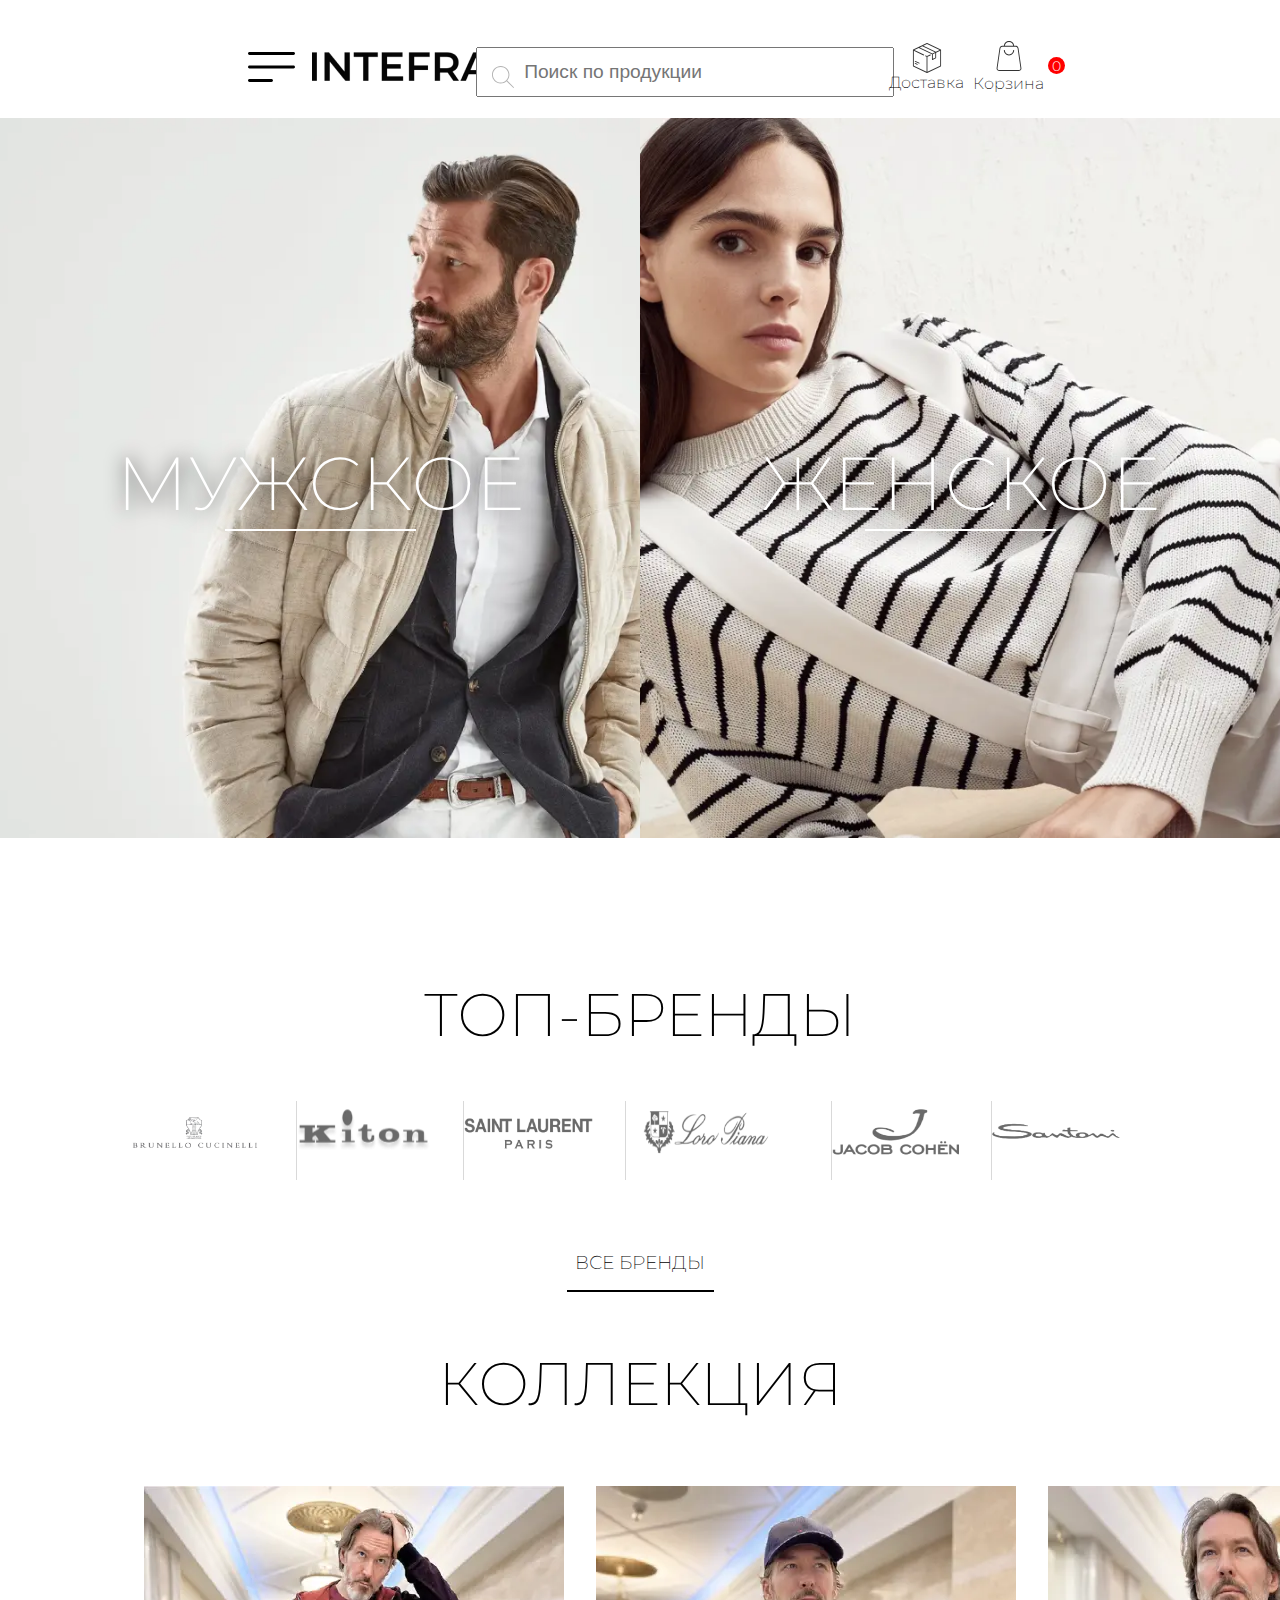
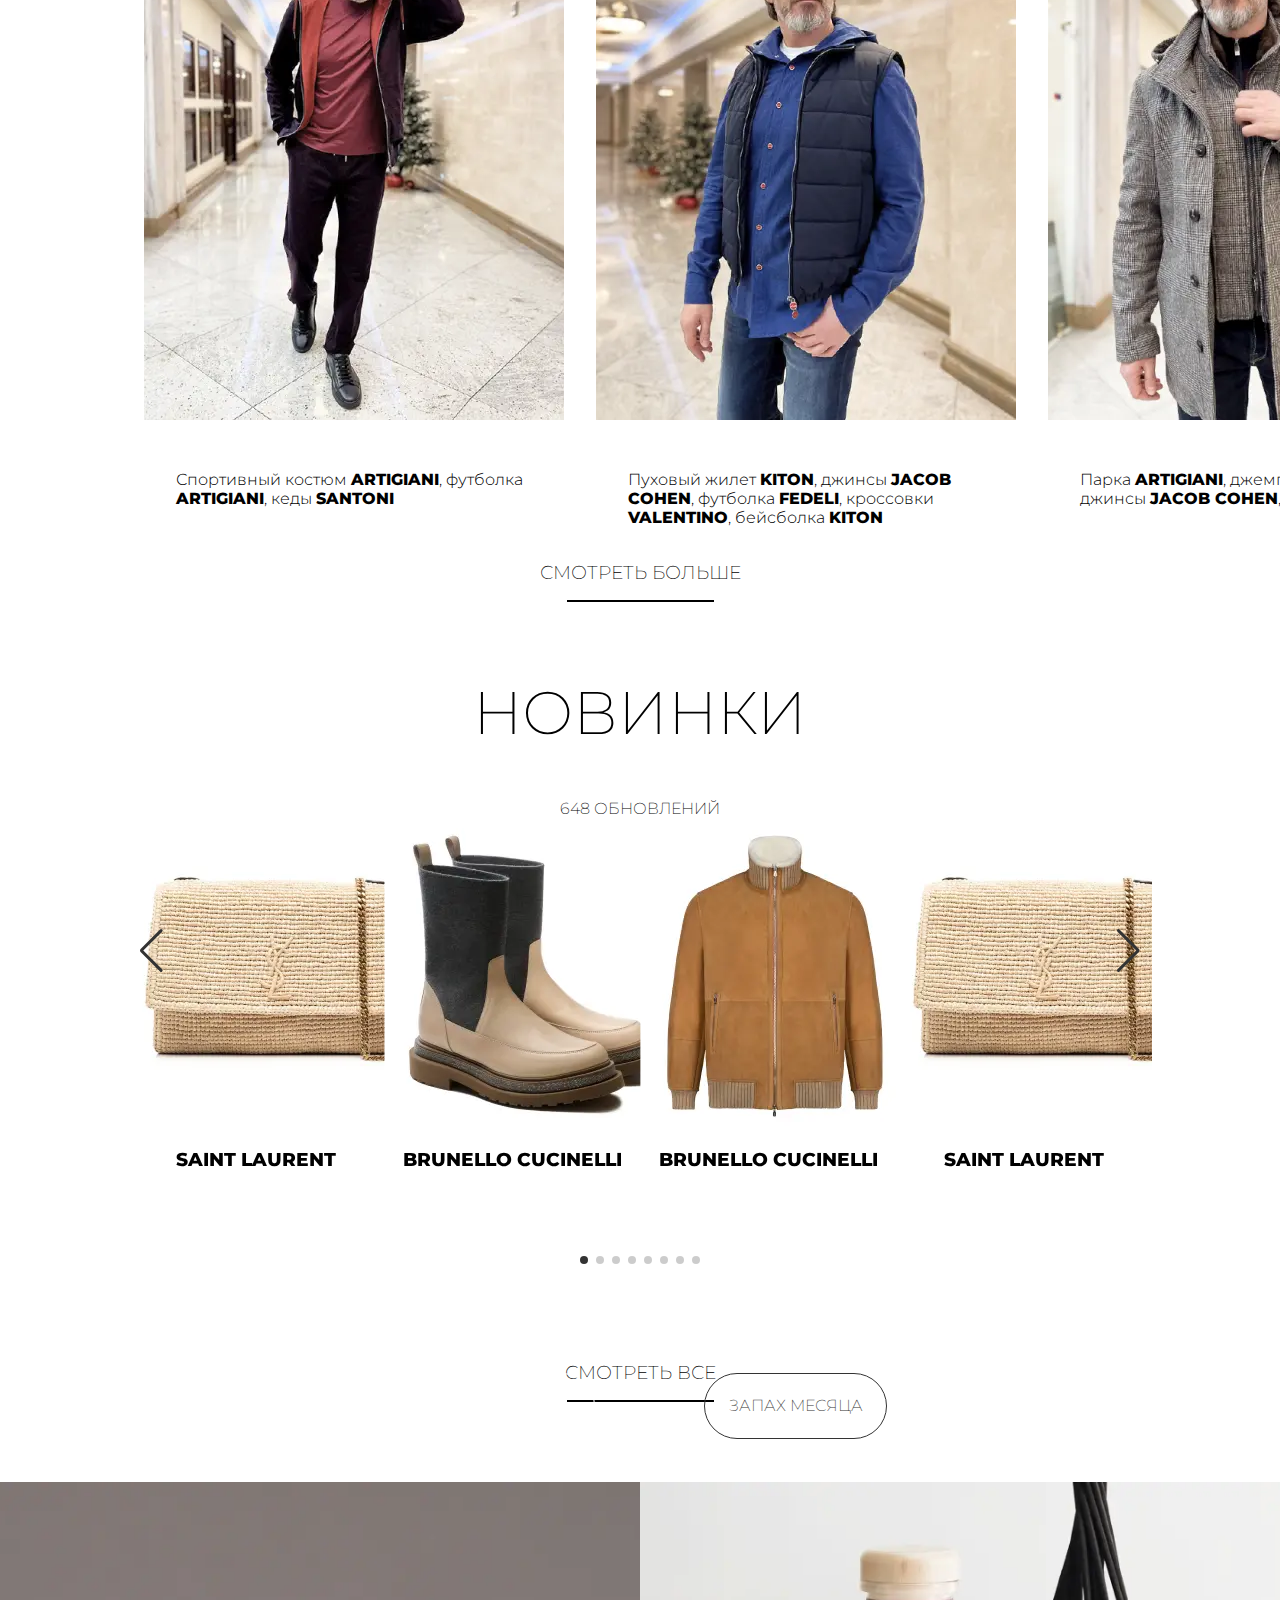
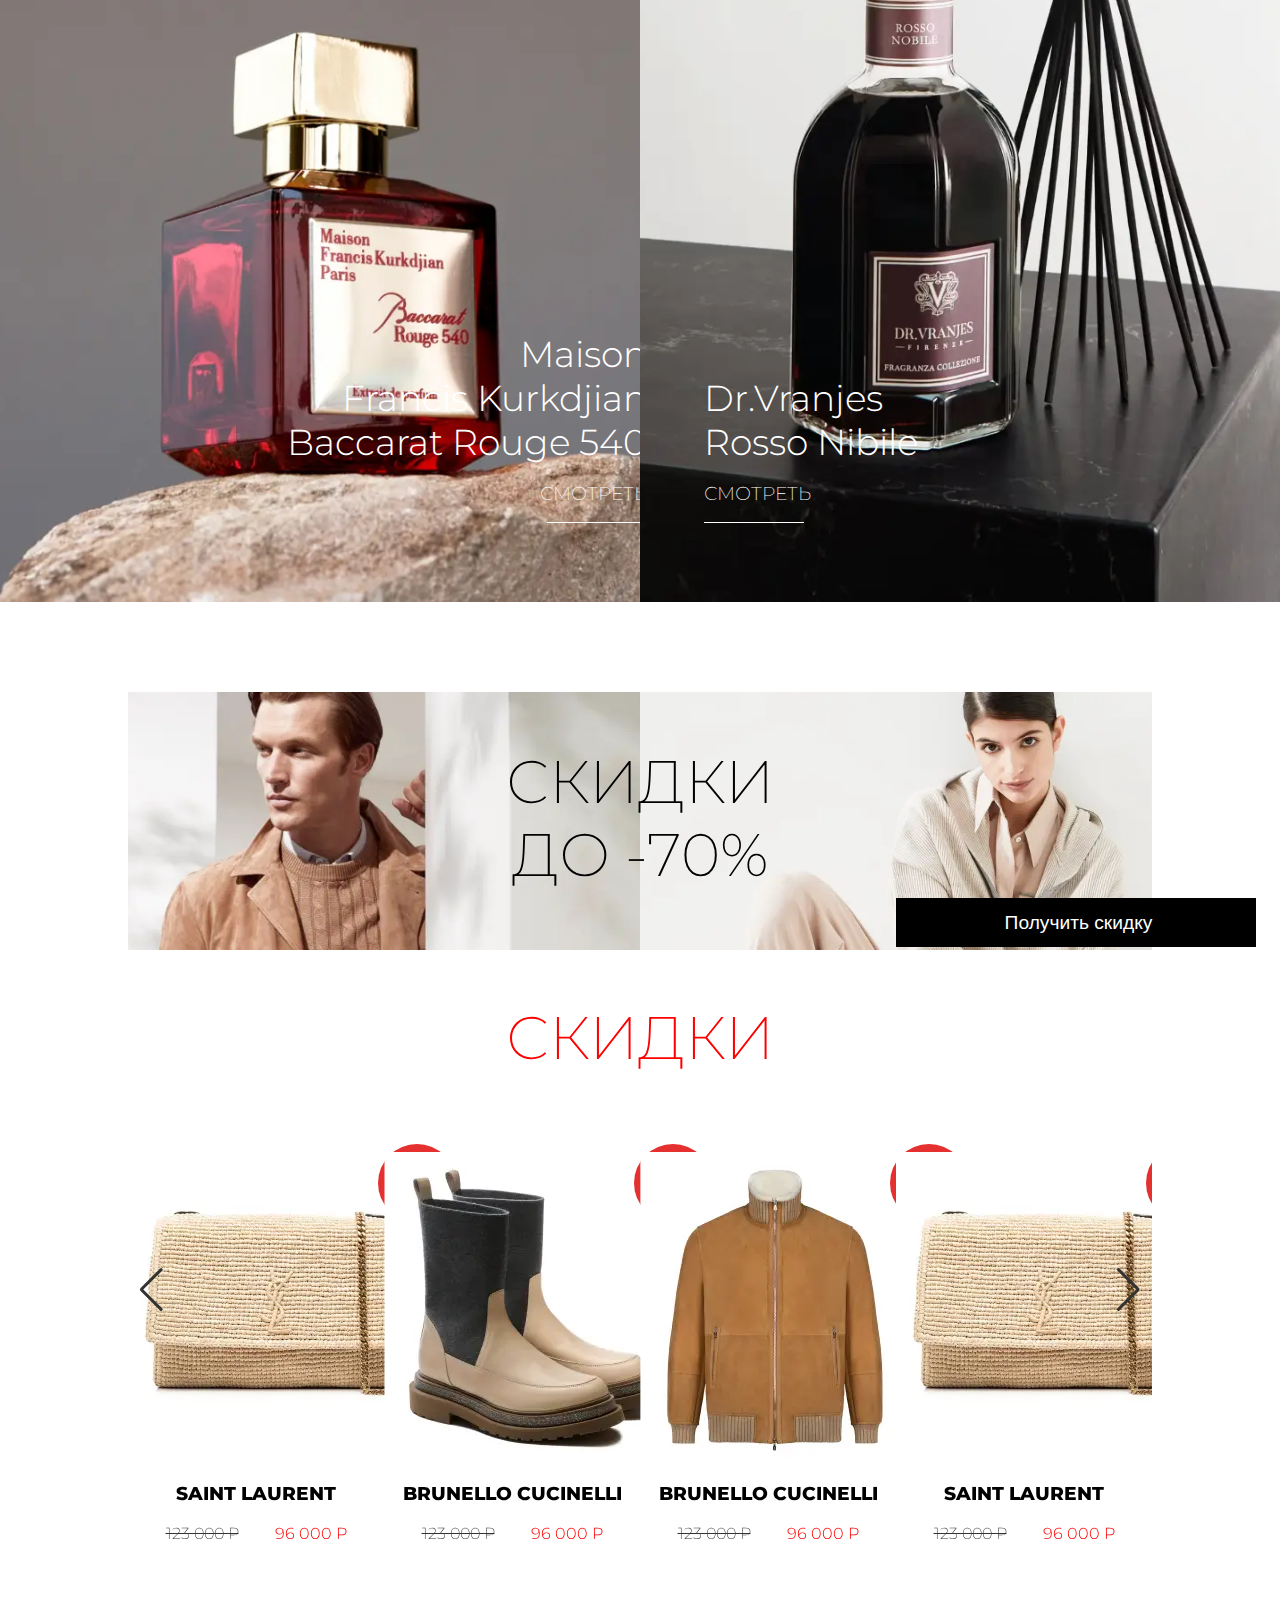
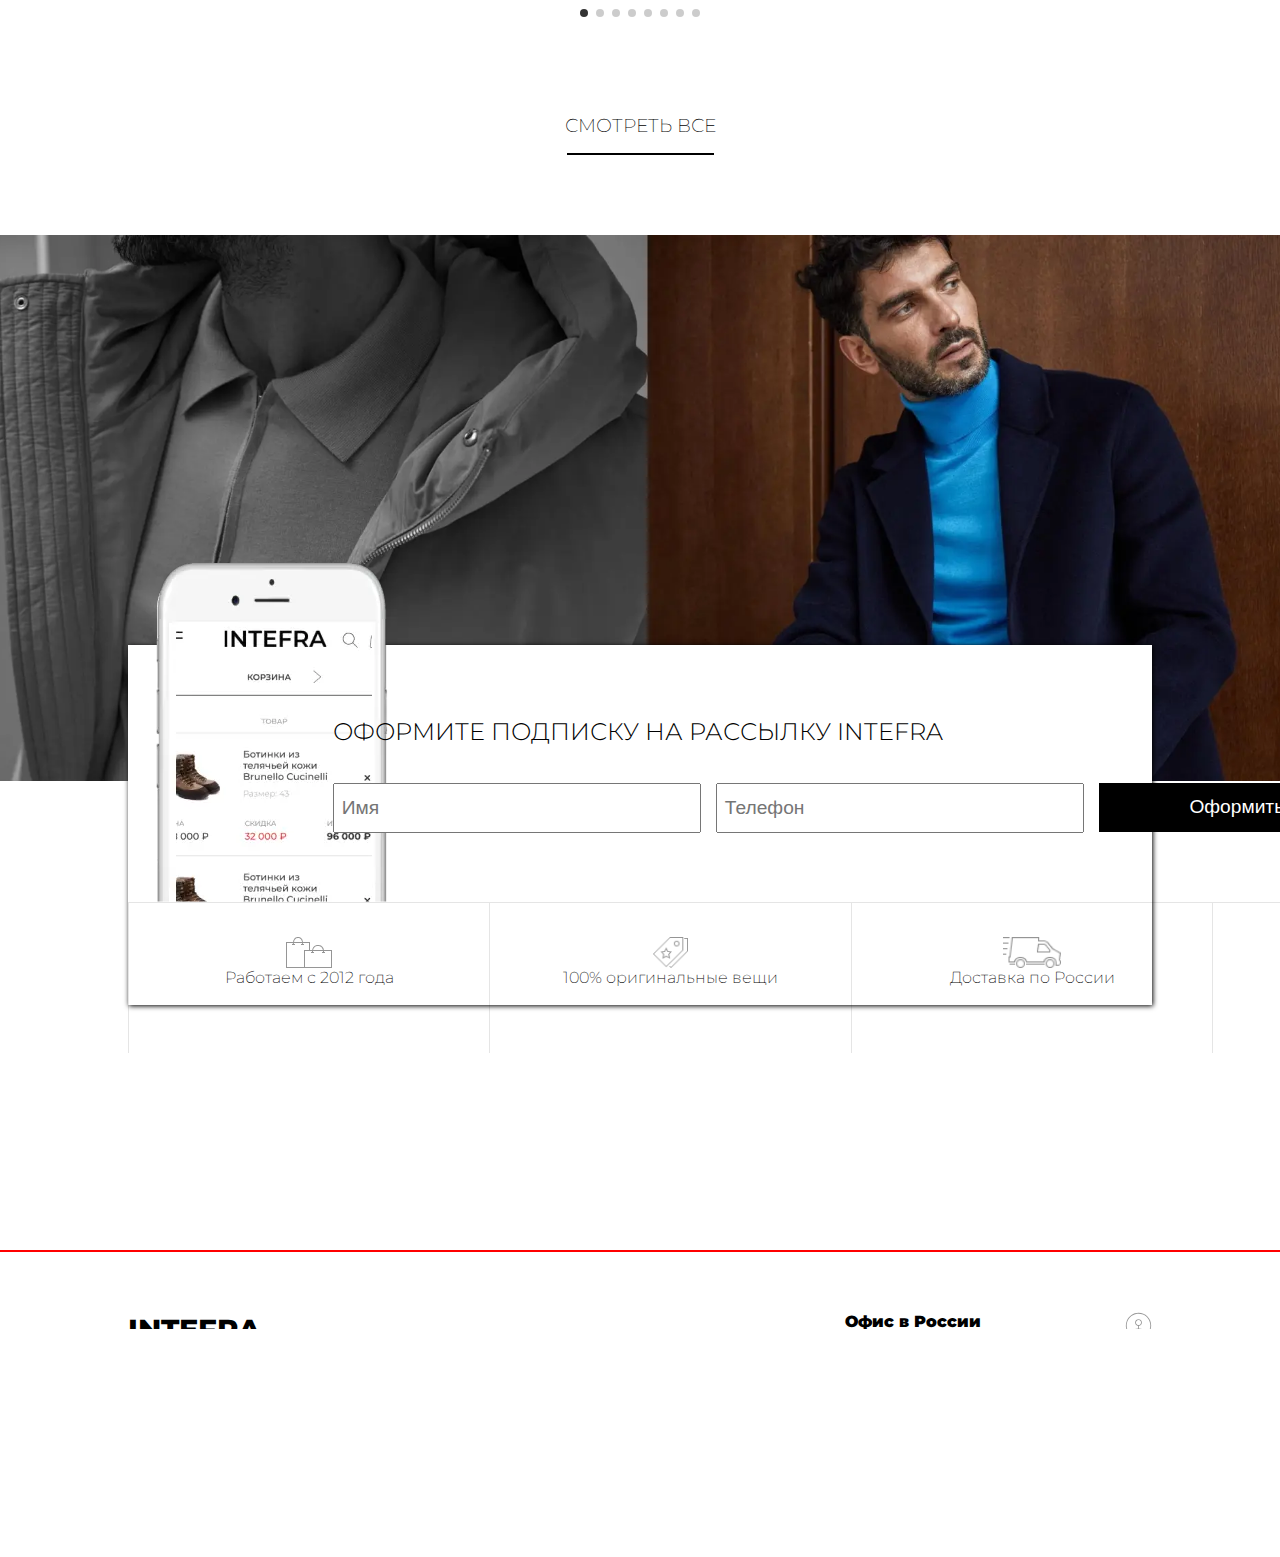
==== commit c006fa0b: "HTML validation fix" ====
--- a/index.html
+++ b/index.html
@@ -20,7 +20,7 @@
     <link rel="stylesheet" href="/css/header.css">
     <link rel="stylesheet" href="/css/index.css">
     <link rel="stylesheet" href="/css/footer.css">
-    <link rel="stylesheet" href="/css/swiper.min.css" />
+    <link rel="stylesheet" href="/css/swiper.min.css">
 
 
 
@@ -281,7 +281,7 @@
                     <img src="/img/sale_woman.png" alt="">
                 </picture>
                 <h3 class="article__name">скидки <br>до -70%</h3>
-                <input type="button" name="get_sale" href="#" class="form__input form__button" value="Получить скидку">
+                <input type="button" name="get_sale" class="form__input form__button" value="Получить скидку">
             </div>
             <div class="main__new_items swiper2 swiper swiper-container">
                 <h2 class="article__name red">Скидки</h2>
@@ -414,7 +414,7 @@
                             <div class="input__items">
                                 <input type="text" class="form__input" placeholder="Имя">
                                 <input type="text" class="form__input" placeholder="Телефон">
-                                <input type="button" name="submit__form" href="#" class="form__input form__button" value="Оформить рассылку">
+                                <input type="button" name="submit__form" class="form__input form__button" value="Оформить рассылку">
                             </div>
                             
                         </form>
@@ -481,7 +481,7 @@
                 </p>
             </div>
             <div class="footer__col">
-                <nav class="categories">
+                <ul class="categories">
                     <li class="categories__item">Обувь</li>
                     <li class="categories__item">Футболки поло</li>
                     <li class="categories__item">Джинсы и брюки</li>
@@ -493,7 +493,7 @@
                     <li class="categories__item">Пиджаки и костюмы</li>
                     <li class="categories__item">Бренды</li>
                     <li class="categories__item">Свитера, поло, джемперы</li>
-                </nav>
+                </ul>
             </div>
             <div class="footer__col">
                 <div class="adress_block">
--- a/css/index.css
+++ b/css/index.css
@@ -287,7 +287,7 @@
     display: block;
     position: absolute;
     margin: auto;
-
+    width: 100%;
     margin-top: 40%;
     
    
